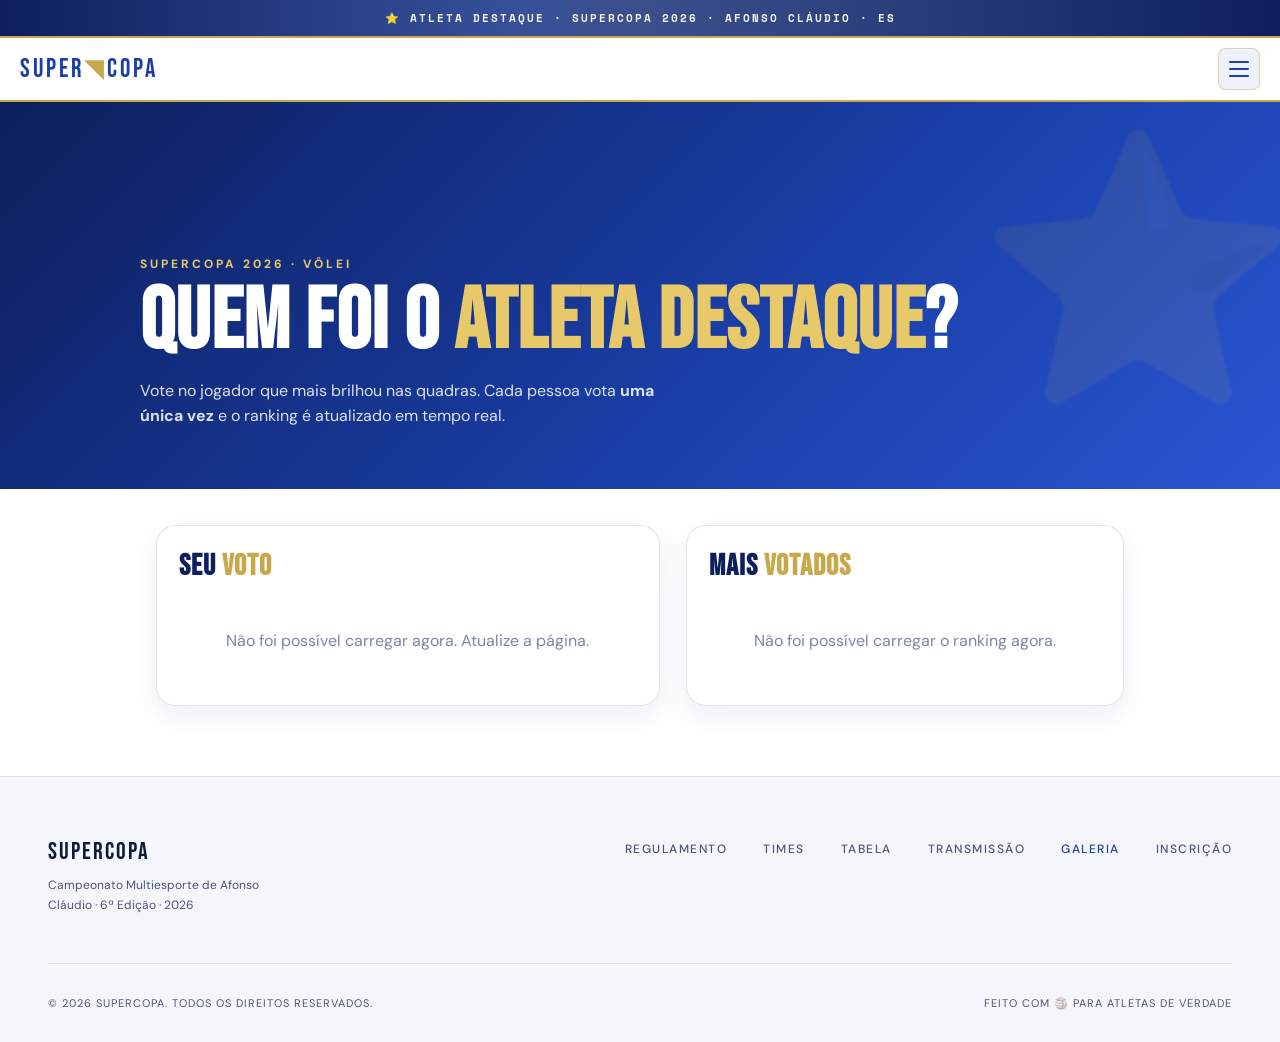
==== atleta-destaque.html @ 91e4f334 "Site: pagina Atleta Destaque (votacao 1x + ranking ao vivo) e link no menu Co-Authored-By: Claude So" ====
<!DOCTYPE html>
<html lang="pt-BR">
<head>
<meta charset="UTF-8">
<meta name="viewport" content="width=device-width, initial-scale=1.0">
<title>Atleta Destaque · SUPERCOPA 2026</title>
<link href="https://fonts.googleapis.com/css2?family=Bebas+Neue&family=DM+Sans:wght@300;400;500;600&family=Space+Mono:wght@700&display=swap" rel="stylesheet">
<style>
*,*::before,*::after{box-sizing:border-box;margin:0;padding:0}

:root{
  --bg:#ffffff;--surface:#f4f6fb;--card:#ffffff;--border:rgba(0,20,80,0.10);
  --accent:#1a3fa8;--accent2:#8b1a1a;--gold:#c8a84b;--gold2:#e8c96a;
  --text:#0d1a3a;--muted:#4a5578;
  --D:'Bebas Neue',sans-serif;--B:'DM Sans',sans-serif;--M:'Space Mono',monospace;
}

html{scroll-behavior:smooth}
body{background:var(--bg);color:var(--text);font-family:var(--B);overflow-x:hidden;}

/* ══════════════════════════════
   NAVBAR (idêntico aos outros)
══════════════════════════════ */
@keyframes shine{from{transform:translateX(-100%)}to{transform:translateX(100%)}}
@keyframes fadeUp{from{opacity:0;transform:translateY(20px)}to{opacity:1;transform:translateY(0)}}
@keyframes navSlideDown{from{opacity:0;transform:translateY(-100%)}to{opacity:1;transform:translateY(0)}}

header{position:sticky;top:0;z-index:1000;}

.urgency-bar{
  background:linear-gradient(90deg,#0d1f5c 0%,#1a3fa8 40%,#0d1f5c 100%);color:#fff;text-align:center;
  padding:10px;font-family:var(--M);font-size:11px;letter-spacing:2px;font-weight:700;
  overflow:hidden;position:relative;border-bottom:2px solid var(--gold);
}
.urgency-bar::before{
  content:'';position:absolute;inset:0;
  background:linear-gradient(90deg,transparent,rgba(200,168,75,0.2),transparent);
  animation:shine 2.5s linear infinite;
}

nav.main-nav{
  display:flex;align-items:center;justify-content:space-between;gap:16px;
  padding:0 36px;min-height:72px;
  background:rgba(255,255,255,0.97);backdrop-filter:blur(16px);-webkit-backdrop-filter:blur(16px);
  border-bottom:2px solid var(--gold);
  animation:navSlideDown .5s cubic-bezier(.22,1,.36,1) both;
  transition:min-height .35s ease,background .35s ease,box-shadow .35s ease,border-color .35s ease;
}
nav.main-nav.scrolled{
  min-height:58px;background:rgba(255,255,255,0.99);
  box-shadow:0 4px 24px rgba(26,63,168,.12);border-bottom-color:var(--gold);
}
.nav-logo{
  font-family:var(--D);font-size:26px;letter-spacing:3px;color:var(--accent);
  text-decoration:none;flex-shrink:0;
  opacity:0;animation:fadeUp .5s .05s ease forwards;
  transition:letter-spacing .3s ease,color .2s;
}
.nav-logo:hover{letter-spacing:5px;color:var(--accent2)}
.nav-logo span{color:var(--gold);}

.main-nav-links{display:flex;list-style:none;gap:0;flex:1;justify-content:center;}
.main-nav-links li{opacity:0;animation:fadeUp .45s ease forwards;}
.main-nav-links li:nth-child(1){animation-delay:.10s}
.main-nav-links li:nth-child(2){animation-delay:.15s}
.main-nav-links li:nth-child(3){animation-delay:.20s}
.main-nav-links li:nth-child(4){animation-delay:.25s}
.main-nav-links li:nth-child(5){animation-delay:.30s}
.main-nav-links li:nth-child(6){animation-delay:.35s}
.main-nav-links li:nth-child(7){animation-delay:.40s}
.main-nav-links li a{
  display:block;padding:24px 18px;
  font-size:11px;font-weight:700;letter-spacing:2px;text-transform:uppercase;
  color:var(--muted);text-decoration:none;
  position:relative;transition:color .2s;white-space:nowrap;
}
.main-nav-links li a::after{
  content:'';position:absolute;bottom:0;left:18px;right:18px;height:2px;
  background:var(--gold);border-radius:999px;
  transform:scaleX(0);transform-origin:left;
  transition:transform .3s cubic-bezier(.22,1,.36,1);
}
.main-nav-links li a:hover{color:var(--accent)}
.main-nav-links li a:hover::after{transform:scaleX(1)}
.main-nav-links li a.active{color:var(--accent)}
.main-nav-links li a.active::after{transform:scaleX(1)}

.nav-social{display:flex;gap:16px;align-items:center;flex-shrink:0;
  opacity:0;animation:fadeUp .45s .4s ease forwards;}
.nav-social a{color:var(--muted);text-decoration:none;transition:color .2s,transform .2s;display:flex;align-items:center;}
.nav-social a:hover{color:var(--accent);transform:translateY(-2px)}

.hamburger{display:none;}
.mobile-drawer{display:none;}
.drawer-overlay{display:none;}

@media(max-width:768px){
  nav.main-nav{padding:0 16px;min-height:64px;}
  .main-nav-links{display:none;}
  .nav-social{display:none;}
  .hamburger{
    display:flex;flex-direction:column;justify-content:center;align-items:center;gap:5px;
    width:40px;height:40px;background:rgba(26,63,168,0.07);
    border:1px solid rgba(200,168,75,0.4);border-radius:6px;cursor:pointer;flex-shrink:0;transition:background .2s;
  }
  .hamburger:hover{background:rgba(26,63,168,0.12);}
  .hamburger span{display:block;width:20px;height:2px;background:var(--accent);border-radius:2px;transition:transform .3s,opacity .3s;}
  .hamburger.open span:nth-child(1){transform:translateY(7px) rotate(45deg);}
  .hamburger.open span:nth-child(2){opacity:0;}
  .hamburger.open span:nth-child(3){transform:translateY(-7px) rotate(-45deg);}

  .mobile-drawer{
    display:block;position:fixed;top:0;right:-100%;width:80vw;max-width:300px;
    height:100dvh;background:#ffffff;border-left:2px solid var(--gold);
    z-index:300;transition:right .35s cubic-bezier(.22,1,.36,1);overflow-y:auto;padding:0 0 40px;
  }
  .mobile-drawer.open{right:0;}
  .drawer-overlay{
    display:block;position:fixed;inset:0;background:rgba(0,0,0,0.6);
    z-index:299;opacity:0;pointer-events:none;transition:opacity .3s;
  }
  .drawer-overlay.open{opacity:1;pointer-events:all;}
  .drawer-header{
    display:flex;align-items:center;justify-content:space-between;
    padding:18px 20px;border-bottom:1px solid rgba(200,168,75,0.3);
  }
  .drawer-header .d-logo-txt{font-family:var(--D);font-size:20px;letter-spacing:3px;color:var(--accent);}
  .drawer-header .d-logo-txt span{color:var(--gold);}
  .drawer-close{background:none;border:none;cursor:pointer;color:var(--muted);font-size:22px;line-height:1;transition:color .2s;}
  .drawer-close:hover{color:var(--accent);}
  .drawer-links{list-style:none;padding:12px 0;}
  .drawer-links li{border-bottom:1px solid rgba(0,20,80,0.07);}
  .drawer-links li a{
    display:flex;align-items:center;gap:14px;padding:18px 24px;
    font-size:13px;font-weight:700;letter-spacing:2px;text-transform:uppercase;
    color:var(--muted);text-decoration:none;transition:color .2s,padding-left .2s;
  }
  .drawer-links li a:hover,.drawer-links li a.active{color:var(--accent);padding-left:30px;}
  .drawer-links li a .d-icon{font-size:16px;width:20px;text-align:center;}
  .drawer-cta{
    margin:28px 24px 0;display:block;text-align:center;background:var(--accent);color:#fff;
    padding:15px;border-radius:4px;font-weight:700;font-size:12px;letter-spacing:1.5px;
    text-transform:uppercase;text-decoration:none;border:2px solid var(--gold);
  }
}

/* ══════════════════════════════════════════════════════
   HERO — FLOATING PHOTO COLLAGE
══════════════════════════════════════════════════════ */
.hero{
  position:relative;
  min-height:100vh;
  display:flex;
  align-items:center;
  overflow:hidden;
  padding:80px 48px;
}

/* Fundo com linhas curvas decorativas */
.hero-bg-lines{
  position:absolute;inset:0;pointer-events:none;z-index:0;
  overflow:hidden;
}
.hero-bg-lines svg{
  position:absolute;
  top:50%;left:50%;
  transform:translate(-50%,-50%);
  width:120%;height:120%;
  opacity:0.07;
}

/* Glow de fundo */
.hero-glow{
  position:absolute;
  top:30%;right:10%;
  width:600px;height:600px;
  background:radial-gradient(ellipse at center,rgba(58,134,240,0.12) 0%,transparent 65%);
  pointer-events:none;z-index:0;
}
.hero-glow2{
  position:absolute;
  bottom:10%;left:5%;
  width:400px;height:400px;
  background:radial-gradient(ellipse at center,rgba(232,93,58,0.07) 0%,transparent 65%);
  pointer-events:none;z-index:0;
}

/* LADO ESQUERDO — texto */
.hero-text{
  position:relative;z-index:10;
  flex:0 0 420px;
  max-width:420px;
}

.hero-tag{
  display:inline-flex;align-items:center;gap:8px;
  background:rgba(58,134,240,0.10);border:1px solid rgba(58,134,240,0.28);
  border-radius:100px;padding:6px 20px;
  font-family:var(--M);font-size:11px;color:var(--accent);letter-spacing:2px;text-transform:uppercase;
  margin-bottom:28px;
  opacity:0;animation:fadeUp .6s .2s ease forwards;
}
.hero-tag-dot{width:6px;height:6px;border-radius:50%;background:var(--accent);
  animation:blink 1.4s infinite;box-shadow:0 0 6px var(--accent)}
@keyframes blink{0%,100%{opacity:1}50%{opacity:.2}}

.hero-text h1{
  font-family:var(--D);
  font-size:clamp(3.5rem,6vw,6.5rem);
  line-height:.95;
  letter-spacing:3px;
  text-transform:uppercase;
  opacity:0;animation:fadeUp .7s .35s ease forwards;
}
.hero-text h1 em{
  font-style:normal;
  background:linear-gradient(135deg,#a8d0ff 0%,#3a86f0 40%,#ffffff 60%,#3a86f0 80%,#1a4a9e 100%);
  background-size:200% 200%;
  -webkit-background-clip:text;-webkit-text-fill-color:transparent;
  animation:titleShine 4s ease-in-out infinite alternate;
}
@keyframes titleShine{from{background-position:0% 50%}to{background-position:100% 50%}}

.hero-text p{
  margin-top:20px;color:var(--muted);font-size:16px;line-height:1.7;max-width:360px;
  opacity:0;animation:fadeUp .7s .5s ease forwards;
}
.hero-text .hero-cta{
  display:inline-flex;align-items:center;gap:10px;
  margin-top:36px;
  background:var(--accent);color:#000;padding:14px 32px;border-radius:4px;
  font-weight:700;font-size:13px;letter-spacing:1.5px;text-transform:uppercase;text-decoration:none;
  position:relative;overflow:hidden;
  transition:transform .2s,box-shadow .3s;
  opacity:0;animation:fadeUp .7s .65s ease forwards;
}
.hero-text .hero-cta::after{
  content:'';position:absolute;inset:0;
  background:linear-gradient(120deg,transparent 30%,rgba(255,255,255,.3) 50%,transparent 70%);
  transform:translateX(-100%);transition:transform .5s;
}
.hero-text .hero-cta:hover::after{transform:translateX(100%)}
.hero-text .hero-cta:hover{transform:translateY(-3px);box-shadow:0 16px 48px rgba(58,134,240,.4)}

.hero-stats{
  display:flex;gap:32px;margin-top:40px;
  opacity:0;animation:fadeUp .7s .75s ease forwards;
}
.hero-stat{display:flex;flex-direction:column;gap:4px;}
.hero-stat-num{font-family:var(--D);font-size:36px;letter-spacing:2px;color:var(--accent);line-height:1;}
.hero-stat-label{font-size:11px;color:var(--muted);letter-spacing:1.5px;text-transform:uppercase;}

/* ══════════════════════════
   FLOATING PHOTO COLLAGE
══════════════════════════ */
.collage{
  position:absolute;
  right:0;top:0;bottom:0;
  width:62%;
  pointer-events:none;
}

/* Animações de flutuação com diferentes timings */
@keyframes float1{0%,100%{transform:translateY(0px) rotate(-3deg)}50%{transform:translateY(-18px) rotate(-3deg)}}
@keyframes float2{0%,100%{transform:translateY(0px) rotate(2.5deg)}50%{transform:translateY(-14px) rotate(2.5deg)}}
@keyframes float3{0%,100%{transform:translateY(0px) rotate(-1.5deg)}50%{transform:translateY(-20px) rotate(-1.5deg)}}
@keyframes float4{0%,100%{transform:translateY(0px) rotate(4deg)}50%{transform:translateY(-12px) rotate(4deg)}}
@keyframes float5{0%,100%{transform:translateY(0px) rotate(-2deg)}50%{transform:translateY(-16px) rotate(-2deg)}}
@keyframes float6{0%,100%{transform:translateY(0px) rotate(1.5deg)}50%{transform:translateY(-22px) rotate(1.5deg)}}

@keyframes photoIn{from{opacity:0;transform:scale(.85) translateY(30px)}to{opacity:1}}

.photo{
  position:absolute;
  border-radius:14px;
  overflow:hidden;
  box-shadow:0 20px 60px rgba(0,0,0,.6),0 0 0 1px rgba(255,255,255,0.08);
  opacity:0;
  animation:photoIn .7s ease forwards;
}
.photo img{
  width:100%;height:100%;object-fit:cover;display:block;
  transition:transform .4s ease;
}
.photo:hover img{transform:scale(1.05);}
.photo:hover{pointer-events:all;z-index:20!important;}

/* Posições e tamanhos — replicando o layout assimétrico da imagem */
.p1{
  width:240px;height:160px;
  top:6%;left:28%;
  animation:photoIn .7s .2s ease forwards, float1 6s 1s ease-in-out infinite;
  z-index:4;
}
.p2{
  width:290px;height:190px;
  top:3%;left:50%;
  animation:photoIn .7s .35s ease forwards, float2 7s 1.2s ease-in-out infinite;
  z-index:5;
}
.p3{
  width:200px;height:150px;
  top:28%;left:12%;
  animation:photoIn .7s .15s ease forwards, float3 5.5s 0.8s ease-in-out infinite;
  z-index:3;
}
.p4{
  width:380px;height:280px;
  top:22%;left:36%;
  animation:photoIn .7s .5s ease forwards, float4 8s 1.5s ease-in-out infinite;
  z-index:6;
}
.p5{
  width:260px;height:200px;
  top:62%;left:14%;
  animation:photoIn .7s .4s ease forwards, float5 6.5s 1s ease-in-out infinite;
  z-index:4;
}
.p6{
  width:300px;height:240px;
  top:58%;left:52%;
  animation:photoIn .7s .6s ease forwards, float6 7.5s 0.5s ease-in-out infinite;
  z-index:5;
}

/* placeholder visual enquanto não há imagem */
.photo-placeholder{
  width:100%;height:100%;
  display:flex;flex-direction:column;align-items:center;justify-content:center;gap:10px;
  background:var(--card);
  color:var(--muted);font-size:11px;letter-spacing:1.5px;text-transform:uppercase;
  font-family:var(--M);
}
.photo-placeholder .ph-icon{font-size:28px;opacity:.5;}
.photo-placeholder span{opacity:.5;}

/* ══════════════════════════
   SEÇÃO DE GALERIA
══════════════════════════ */
.gallery-section{
  padding:100px 48px 80px;
  position:relative;
}

.section-tag{
  display:inline-flex;align-items:center;gap:10px;
  font-family:var(--M);font-size:11px;color:var(--accent);letter-spacing:2px;text-transform:uppercase;
  margin-bottom:16px;
}
.section-tag::before{content:'';width:24px;height:2px;background:var(--accent);}

.section-title{
  font-family:var(--D);
  font-size:clamp(2.2rem,4vw,3.8rem);
  letter-spacing:2px;
  line-height:1.05;
  margin-bottom:48px;
}
.section-title em{font-style:normal;color:var(--accent);}

/* FILTROS */
.gallery-filters{
  display:flex;gap:12px;flex-wrap:wrap;margin-bottom:40px;
}
.filter-btn{
  border:1px solid var(--border);background:none;
  color:var(--muted);padding:10px 22px;border-radius:4px;
  font-family:var(--M);font-size:10px;letter-spacing:2px;text-transform:uppercase;
  cursor:pointer;transition:all .2s;
}
.filter-btn:hover,.filter-btn.active{
  border-color:var(--accent);color:var(--accent);background:rgba(58,134,240,0.08);
}

/* GRID MASONRY-LIKE */
.gallery-grid{
  columns:3 280px;
  column-gap:16px;
}
.gallery-item{
  break-inside:avoid;
  margin-bottom:16px;
  border-radius:12px;
  overflow:hidden;
  position:relative;
  cursor:pointer;
  opacity:0;
  transform:translateY(24px);
  transition:opacity .5s ease, transform .5s ease;
}
.gallery-item.visible{opacity:1;transform:translateY(0);}
.gallery-item img,.gallery-item video{
  width:100%;display:block;
  transition:transform .4s ease;
}
.gallery-item:hover img,.gallery-item:hover video{transform:scale(1.04);}

/* overlay no hover */
.gallery-item-overlay{
  position:absolute;inset:0;
  background:linear-gradient(to top,rgba(7,9,13,.85) 0%,transparent 50%);
  opacity:0;transition:opacity .3s;
  display:flex;align-items:flex-end;padding:18px;
}
.gallery-item:hover .gallery-item-overlay{opacity:1;}
.gallery-item-meta{
  font-family:var(--M);font-size:10px;letter-spacing:1.5px;color:rgba(255,255,255,.7);text-transform:uppercase;
}

/* badge de tipo */
.gallery-item-type{
  position:absolute;top:12px;right:12px;
  background:rgba(7,9,13,.75);backdrop-filter:blur(6px);
  border:1px solid rgba(255,255,255,0.12);
  border-radius:4px;padding:4px 10px;
  font-family:var(--M);font-size:9px;letter-spacing:1.5px;color:var(--muted);text-transform:uppercase;
}
.gallery-item-type.video-badge{color:var(--accent2);border-color:rgba(232,93,58,0.3);}

/* placeholder de galeria */
.gallery-placeholder{
  width:100%;
  background:var(--card);
  border:1px dashed var(--border);
  border-radius:12px;
  display:flex;flex-direction:column;align-items:center;justify-content:center;gap:12px;
  color:var(--muted);font-family:var(--M);font-size:10px;letter-spacing:1.5px;text-transform:uppercase;
  padding:40px 20px;
  text-align:center;
}
.gallery-placeholder .ph-icon{font-size:32px;opacity:.4;}

/* UPLOAD HINT */
.upload-hint{
  margin-top:60px;
  border:1px dashed rgba(58,134,240,0.3);
  border-radius:12px;
  padding:40px;
  text-align:center;
  background:rgba(58,134,240,0.03);
}
.upload-hint h3{font-family:var(--D);font-size:28px;letter-spacing:2px;margin-bottom:12px;}
.upload-hint p{color:var(--muted);font-size:14px;line-height:1.7;max-width:480px;margin:0 auto;}

/* LIGHTBOX */
.lightbox{
  display:none;position:fixed;inset:0;z-index:900;
  background:rgba(0,0,0,.92);backdrop-filter:blur(12px);
  align-items:center;justify-content:center;
}
.lightbox.open{display:flex;}
.lightbox-inner{position:relative;max-width:90vw;max-height:90vh;}
.lightbox-inner img,.lightbox-inner video{
  max-width:90vw;max-height:85vh;border-radius:8px;display:block;
}
.lightbox-close{
  position:absolute;top:-40px;right:0;
  background:none;border:none;color:var(--muted);font-size:28px;cursor:pointer;
  transition:color .2s;
}
.lightbox-close:hover{color:var(--text);}

/* FOOTER */
footer{
  padding:60px 48px 32px;
  background:var(--surface);
  border-top:1px solid var(--border);
}
.footer-inner{max-width:1200px;margin:0 auto;display:flex;justify-content:space-between;align-items:flex-start;margin-bottom:48px;}
.footer-logo{font-family:var(--D);font-size:24px;letter-spacing:2px;color:var(--text);margin-bottom:10px;}
.footer-tagline{font-size:12px;color:var(--muted);max-width:240px;line-height:1.6;}
.footer-links{list-style:none;display:flex;gap:36px;}
.footer-links a{color:var(--muted);text-decoration:none;font-size:12px;font-weight:500;text-transform:uppercase;letter-spacing:1.5px;transition:color .2s;}
.footer-links a:hover{color:var(--text);}
.footer-bottom{max-width:1200px;margin:0 auto;padding-top:32px;border-top:1px solid var(--border);display:flex;justify-content:space-between;font-size:11px;color:var(--muted);text-transform:uppercase;letter-spacing:1px;}

/* REVEAL */
.reveal{opacity:0;transform:translateY(28px);transition:opacity .6s ease,transform .6s ease;}
.reveal.visible{opacity:1;transform:translateY(0);}

/* RESPONSIVO */
@media(max-width:1024px){
  .hero{flex-direction:column;min-height:auto;padding:60px 24px 0;}
  .hero-text{flex:none;max-width:100%;text-align:center;}
  .hero-text p{margin:20px auto 0;}
  .hero-stats{justify-content:center;}
  .hero-text .hero-cta{margin-left:auto;margin-right:auto;}
  .collage{position:relative;width:100%;height:520px;margin-top:60px;}
  .p1{width:180px;height:120px;top:5%;left:5%;}
  .p2{width:210px;height:140px;top:2%;left:38%;}
  .p3{width:150px;height:110px;top:32%;left:0%;}
  .p4{width:280px;height:200px;top:20%;left:30%;}
  .p5{width:190px;height:150px;top:60%;left:5%;}
  .p6{width:220px;height:170px;top:55%;left:50%;}
}
@media(max-width:768px){
  .gallery-section{padding:60px 20px 60px;}
  .gallery-grid{columns:2 160px;}
  footer{padding:40px 20px 24px;}
  .footer-inner{flex-direction:column;gap:32px;}
  .footer-links{flex-wrap:wrap;gap:20px;}
  .footer-bottom{flex-direction:column;gap:8px;}
  .hero-text h1{font-size:3.2rem;}
  .collage{height:380px;}
  .p1{width:140px;height:95px;top:4%;left:2%;}
  .p2{width:160px;height:110px;top:1%;left:40%;}
  .p3{display:none;}
  .p4{width:200px;height:145px;top:22%;left:28%;}
  .p5{width:145px;height:115px;top:58%;left:1%;}
  .p6{width:170px;height:130px;top:55%;left:48%;}
}

/* ── TRANSIÇÃO DE PÁGINA · SUPERCOPA 2026 ── */
#sc-transition{position:fixed;inset:0;z-index:9999;pointer-events:none;display:flex;align-items:center;justify-content:center;}
.sc-t-panel{position:absolute;top:0;bottom:0;width:51%;background:#ffffff;transform:scaleX(0);transition:transform 0.55s cubic-bezier(0.86,0,0.07,1);}
.sc-t-p1{left:0;transform-origin:left;}
.sc-t-p2{right:0;transform-origin:right;}
.sc-t-logo{position:relative;z-index:1;display:flex;flex-direction:column;align-items:center;gap:6px;opacity:0;transform:scale(0.85) translateY(10px);transition:opacity .35s ease .3s,transform .45s cubic-bezier(.22,1,.36,1) .3s;pointer-events:none;}
.sc-t-logo-text{font-family:"Bebas Neue",sans-serif;font-size:clamp(42px,8vw,72px);letter-spacing:6px;color:#1a3fa8;line-height:1;}
.sc-t-logo-text em{font-style:normal;color:rgba(26,63,168,0.4);}
.sc-t-logo-year{font-family:"Space Mono",monospace;font-size:13px;letter-spacing:6px;color:rgba(26,63,168,0.5);text-transform:uppercase;}
.sc-t-logo-bar{display:block;width:0;height:2px;background:#c8a84b;border-radius:2px;transition:width .45s cubic-bezier(.22,1,.36,1) .45s;box-shadow:0 0 12px rgba(200,168,75,0.5);}
#sc-transition.sc-t-active .sc-t-p1,#sc-transition.sc-t-active .sc-t-p2{transform:scaleX(1);}
#sc-transition.sc-t-active .sc-t-logo{opacity:1;transform:scale(1) translateY(0);}
#sc-transition.sc-t-active .sc-t-logo-bar{width:120px;}
#sc-transition.sc-t-leaving .sc-t-p1{transform:scaleX(0);transform-origin:right;transition:transform .65s cubic-bezier(.86,0,.07,1) .15s;}
#sc-transition.sc-t-leaving .sc-t-p2{transform:scaleX(0);transform-origin:left;transition:transform .65s cubic-bezier(.86,0,.07,1) .15s;}
#sc-transition.sc-t-leaving .sc-t-logo{opacity:0;transform:scale(0.9) translateY(-8px);transition:opacity .2s ease 0s,transform .2s ease 0s;}
#sc-transition.sc-t-leaving .sc-t-logo-bar{width:0;transition:width .2s ease 0s;}


/* ═══════════ GALERIA NOVA (gx-) ═══════════ */
.gx-hero{position:relative;min-height:92vh;display:flex;align-items:center;overflow:hidden;background:#06122e;color:#fff;isolation:isolate}
.gx-hero-bg{position:absolute;inset:-6%;background:#0a1d4d 50% 28%/cover no-repeat;z-index:-3;transform:scale(1.08);animation:gxKen 24s ease-in-out infinite alternate;will-change:transform}
.gx-hero-bg.sem-foto{background:radial-gradient(1200px 700px at 75% 20%,rgba(200,168,75,.28),transparent 60%),radial-gradient(900px 700px at 10% 90%,rgba(26,63,168,.55),transparent 60%),#06122e;animation:none}
@keyframes gxKen{from{transform:scale(1.08) translate3d(0,0,0)}to{transform:scale(1.2) translate3d(-1.5%,-1%,0)}}
.gx-hero-shade{position:absolute;inset:0;z-index:-2;background:linear-gradient(100deg,rgba(6,18,46,.94) 0%,rgba(6,18,46,.78) 42%,rgba(6,18,46,.25) 100%),linear-gradient(0deg,#06122e 0%,transparent 28%)}
.gx-hero-inner{width:min(1240px,92vw);margin:0 auto;padding:130px 0 120px;display:grid;grid-template-columns:1.05fr .95fr;gap:48px;align-items:center}
.gx-kicker{display:inline-flex;align-items:center;gap:10px;font:700 11px/1 var(--M);letter-spacing:.24em;text-transform:uppercase;color:var(--gold2);padding:9px 16px;border:1px solid rgba(232,201,106,.4);border-radius:99px;background:rgba(255,255,255,.05);backdrop-filter:blur(6px)}
.gx-kicker i{width:8px;height:8px;border-radius:50%;background:var(--gold2);box-shadow:0 0 0 0 rgba(232,201,106,.7);animation:gxPulse 1.8s infinite}
@keyframes gxPulse{70%{box-shadow:0 0 0 12px rgba(232,201,106,0)}100%{box-shadow:0 0 0 0 rgba(232,201,106,0)}}
.gx-hero h1{font:400 clamp(58px,9.5vw,138px)/.9 var(--D);letter-spacing:.015em;margin:22px 0 20px;text-transform:uppercase}
.gx-hero h1 em{font-style:normal;display:block;background:linear-gradient(95deg,#e8c96a,#fff 55%,#e8c96a);-webkit-background-clip:text;background-clip:text;color:transparent;filter:drop-shadow(0 6px 28px rgba(232,201,106,.35))}
.gx-hero p{font:400 clamp(15px,1.5vw,18px)/1.65 var(--B);color:rgba(255,255,255,.78);max-width:520px;margin:0 0 30px}
.gx-hero-acoes{display:flex;gap:14px;align-items:center;flex-wrap:wrap}
.gx-cta{display:inline-flex;align-items:center;gap:12px;padding:16px 28px;border-radius:99px;background:linear-gradient(95deg,#c8a84b,#e8c96a);color:#0d1a3a;font:700 13px/1 var(--M);letter-spacing:.14em;text-transform:uppercase;text-decoration:none;box-shadow:0 14px 40px rgba(200,168,75,.38);transition:transform .25s,box-shadow .25s}
.gx-cta:hover{transform:translateY(-3px);box-shadow:0 20px 50px rgba(200,168,75,.5)}
.gx-cta span{display:inline-block;animation:gxBob 1.6s ease-in-out infinite}
@keyframes gxBob{50%{transform:translateY(5px)}}
.gx-contador{display:flex;align-items:baseline;gap:10px;font:400 54px/1 var(--D);color:#fff}
.gx-contador small{font:700 11px/1.3 var(--M);letter-spacing:.2em;text-transform:uppercase;color:rgba(255,255,255,.6)}
/* pilha de polaroids */
.gx-pilha{position:relative;height:min(560px,62vh);perspective:1200px}
.gx-pol{position:absolute;width:clamp(180px,22vw,290px);padding:10px 10px 38px;background:#fff;border-radius:6px;box-shadow:0 30px 70px rgba(0,0,0,.55);transition:transform .5s cubic-bezier(.2,.8,.2,1),box-shadow .5s;cursor:pointer;animation:gxFloat 7s ease-in-out infinite}
.gx-pol img{display:block;width:100%;aspect-ratio:4/5;object-fit:cover;border-radius:3px;background:#dfe6f5}
.gx-pol:nth-child(1){left:2%;top:4%;transform:rotate(-8deg);animation-delay:-1s}
.gx-pol:nth-child(2){right:4%;top:0;transform:rotate(6deg);animation-delay:-3s;z-index:2}
.gx-pol:nth-child(3){left:24%;bottom:0;transform:rotate(-2deg);animation-delay:-5s;z-index:3}
.gx-pol:hover{transform:rotate(0) scale(1.07) translateY(-8px);z-index:5;box-shadow:0 44px 90px rgba(0,0,0,.65)}
@keyframes gxFloat{50%{translate:0 -12px}}
.gx-ticker{position:absolute;left:0;right:0;bottom:0;border-top:1px solid rgba(255,255,255,.12);background:rgba(6,18,46,.55);backdrop-filter:blur(8px);overflow:hidden;white-space:nowrap}
.gx-ticker div{display:inline-block;padding:14px 0;font:700 12px/1 var(--M);letter-spacing:.3em;text-transform:uppercase;color:rgba(255,255,255,.55);animation:gxMarq 38s linear infinite}
.gx-ticker b{color:var(--gold2);margin:0 26px}
@keyframes gxMarq{to{transform:translateX(-50%)}}
/* seção + mosaico */
.gx-sec{background:linear-gradient(180deg,#06122e 0,#0b1d4a 160px,#f4f6fb 160px);padding:0 0 110px;position:relative}
.gx-sec::before{content:"";position:absolute;left:0;right:0;top:0;height:160px;background:linear-gradient(180deg,#06122e,#0b1d4a)}
.gx-wrap{width:min(1320px,94vw);margin:0 auto;position:relative}
.gx-titulo{text-align:center;padding:30px 0 42px;color:#fff}
.gx-titulo span{font:700 11px/1 var(--M);letter-spacing:.3em;text-transform:uppercase;color:var(--gold2)}
.gx-titulo h2{font:400 clamp(40px,6vw,76px)/1 var(--D);letter-spacing:.03em;margin:10px 0 0;text-transform:uppercase}
.gx-titulo h2 em{font-style:normal;color:var(--gold2)}
.gx-grid{display:grid;grid-template-columns:repeat(4,1fr);grid-auto-rows:8px;gap:14px;grid-auto-flow:dense}
.gx-item{position:relative;border-radius:18px;overflow:hidden;cursor:zoom-in;background:#dfe6f5 center/cover;box-shadow:0 10px 30px rgba(13,26,58,.14);opacity:0;transform:translateY(26px) scale(.98);transition:opacity .7s,transform .7s cubic-bezier(.2,.8,.2,1),box-shadow .35s;border:0;padding:0;display:block}
.gx-item.vis{opacity:1;transform:none}
.gx-item:hover{box-shadow:0 24px 60px rgba(13,26,58,.35);z-index:2}
.gx-item.gx-wide{grid-column:span 2}
.gx-item img{position:absolute;inset:0;width:100%;height:100%;object-fit:cover;opacity:0;transition:opacity .5s,transform .8s cubic-bezier(.2,.8,.2,1)}
.gx-item img.ok{opacity:1}
.gx-item:hover img{transform:scale(1.07)}
.gx-item::after{content:"";position:absolute;inset:0;background:linear-gradient(180deg,transparent 45%,rgba(6,18,46,.78));opacity:0;transition:opacity .35s}
.gx-item:hover::after,.gx-item:focus-visible::after{opacity:1}
.gx-item:focus-visible{outline:3px solid var(--gold);outline-offset:3px}
.gx-leg{position:absolute;left:0;right:0;bottom:0;z-index:2;padding:18px;color:#fff;font:600 14px/1.35 var(--B);transform:translateY(12px);opacity:0;transition:.35s}
.gx-item:hover .gx-leg,.gx-item:focus-visible .gx-leg{transform:none;opacity:1}
.gx-lupa{position:absolute;top:14px;right:14px;z-index:2;width:38px;height:38px;border-radius:50%;background:rgba(255,255,255,.92);color:#0d1a3a;display:grid;place-items:center;font-size:17px;transform:scale(.6);opacity:0;transition:.35s}
.gx-item:hover .gx-lupa{transform:none;opacity:1}
.gx-vazio{text-align:center;padding:90px 20px;background:#fff;border-radius:24px;box-shadow:0 10px 40px rgba(13,26,58,.1);color:#0d1a3a}
.gx-vazio b{display:block;font:400 44px/1 var(--D);letter-spacing:.04em;margin:10px 0 8px}
.gx-vazio p{margin:0;color:#4a5578;font:400 16px/1.6 var(--B)}
.gx-vazio .ic{font-size:54px}
/* visualizador */
.gx-lb{position:fixed;inset:0;z-index:99990;background:rgba(3,9,26,.96);backdrop-filter:blur(10px);display:none;flex-direction:column;align-items:center;justify-content:center;touch-action:pan-y}
.gx-lb.on{display:flex;animation:gxLbIn .3s}
@keyframes gxLbIn{from{opacity:0}}
.gx-lb-fig{margin:0;max-width:94vw;max-height:78vh;display:flex;flex-direction:column;align-items:center;gap:14px}
.gx-lb-fig img{max-width:94vw;max-height:70vh;object-fit:contain;border-radius:10px;box-shadow:0 30px 90px rgba(0,0,0,.7);transition:opacity .25s,transform .25s}
.gx-lb-fig img.troca{opacity:0;transform:scale(.97)}
.gx-lb-fig figcaption{color:#fff;font:600 16px/1.4 var(--B);text-align:center;min-height:22px;max-width:760px}
.gx-lb-x,.gx-lb-nav{position:absolute;border:0;color:#fff;background:rgba(255,255,255,.1);cursor:pointer;border-radius:50%;display:grid;place-items:center;transition:background .2s,transform .2s;backdrop-filter:blur(6px)}
.gx-lb-x:hover,.gx-lb-nav:hover{background:rgba(232,201,106,.9);color:#0d1a3a;transform:scale(1.08)}
.gx-lb-x{top:18px;right:18px;width:48px;height:48px;font-size:26px}
.gx-lb-nav{top:50%;width:56px;height:56px;font-size:30px;margin-top:-28px}
.gx-lb-nav.p{left:18px}.gx-lb-nav.n{right:18px}
.gx-lb-bar{position:absolute;bottom:18px;left:0;right:0;display:flex;justify-content:center;align-items:center;gap:12px;flex-wrap:wrap}
.gx-lb-bar span,.gx-lb-bar a,.gx-lb-bar button{font:700 12px/1 var(--M);letter-spacing:.12em;text-transform:uppercase;color:#fff;padding:11px 18px;border-radius:99px;background:rgba(255,255,255,.1);border:0;text-decoration:none;cursor:pointer;backdrop-filter:blur(6px)}
.gx-lb-bar a:hover,.gx-lb-bar button:hover{background:rgba(232,201,106,.95);color:#0d1a3a}
@media(max-width:1100px){.gx-grid{grid-template-columns:repeat(3,1fr)}}
@media(max-width:900px){
  .gx-hero{min-height:auto}.gx-hero-inner{grid-template-columns:1fr;padding:110px 0 110px;gap:30px}
  .gx-pilha{height:340px;order:2}.gx-pol{width:150px;padding:7px 7px 26px}
}
@media(max-width:640px){
  .gx-grid{grid-template-columns:repeat(2,1fr);gap:10px}.gx-item{border-radius:14px}.gx-item.gx-wide{grid-column:span 2}
  .gx-lb-nav{width:44px;height:44px;font-size:24px;margin-top:-22px}.gx-lb-nav.p{left:8px}.gx-lb-nav.n{right:8px}
  .gx-leg{font-size:12px;padding:12px}
}
@media(prefers-reduced-motion:reduce){.gx-hero-bg,.gx-pol,.gx-ticker div,.gx-cta span,.gx-kicker i{animation:none}.gx-item{transition:none;opacity:1;transform:none}}


/* nav-notebook: em telas de 769 a 1480px (notebooks/tablets) o menu vira hambúrguer, como no celular */
@media (min-width: 769px) and (max-width: 1480px) {
  nav.main-nav { padding: 0 20px !important; min-height: 64px; }
  .main-nav-links, .nav-social { display: none !important; }
  .hamburger { display: flex !important; flex-direction: column; justify-content: center; align-items: center; gap: 5px; width: 42px; height: 42px; margin-left: auto; background: rgba(26,63,168,0.07); border: 1px solid rgba(200,168,75,0.45); border-radius: 8px; cursor: pointer; flex-shrink: 0; transition: background .2s; }
  .hamburger:hover { background: rgba(26,63,168,0.14); }
  .hamburger span { display: block; width: 20px; height: 2px; background: var(--accent); border-radius: 2px; transition: transform .3s, opacity .3s; }
  .hamburger.open span:nth-child(1) { transform: translateY(7px) rotate(45deg); }
  .hamburger.open span:nth-child(2) { opacity: 0; }
  .hamburger.open span:nth-child(3) { transform: translateY(-7px) rotate(-45deg); }
  .mobile-drawer { display: block !important; position: fixed; top: 0; right: -100%; width: 340px; max-width: 86vw; height: 100dvh; background: #fff; border-left: 2px solid var(--gold); z-index: 300; transition: right .35s cubic-bezier(.22,1,.36,1); overflow-y: auto; padding: 0 0 40px; }
  .mobile-drawer.open { right: 0; }
  .drawer-overlay { display: block !important; position: fixed; inset: 0; background: rgba(0,0,0,0.6); z-index: 299; opacity: 0; pointer-events: none; transition: opacity .3s; }
  .drawer-overlay.open { opacity: 1; pointer-events: all; }
  .drawer-header { display: flex; align-items: center; justify-content: space-between; padding: 18px 20px; border-bottom: 1px solid rgba(200,168,75,0.3); }
  .drawer-header .d-logos { display: flex; align-items: center; gap: 4px; }
  .drawer-header .d-logos img { height: 24px; }
  .drawer-close { background: none; border: none; cursor: pointer; color: var(--muted); font-size: 22px; line-height: 1; }
  .drawer-links { list-style: none; padding: 12px 0; margin: 0; }
  .drawer-links li { border-bottom: 1px solid rgba(0,20,80,0.07); }
  .drawer-links li a { display: flex; align-items: center; gap: 14px; padding: 17px 24px; font-size: 13px; font-weight: 700; letter-spacing: 2px; text-transform: uppercase; color: var(--muted); text-decoration: none; }
  .drawer-links li a:hover, .drawer-links li a.active { color: var(--accent); }
  .drawer-social { display: flex; gap: 20px; padding: 24px 24px 0; }
  .drawer-social a { color: var(--muted); display: flex; align-items: center; }
  .drawer-cta { margin: 24px 24px 0; display: block; text-align: center; background: var(--accent); color: #fff; padding: 15px; border-radius: 4px; font-weight: 700; font-size: 12px; letter-spacing: 2px; text-transform: uppercase; text-decoration: none; }
}
</style>
</head>
<body>

<!-- ═══ HEADER ═══ -->
<header>
  <div class="urgency-bar">
    ⭐ ATLETA DESTAQUE · SUPERCOPA 2026 · AFONSO CLÁUDIO · ES
  </div>
  <nav class="main-nav" id="mainNav">
    <a class="nav-logo" href="index.html">SUPER<span>◥</span>COPA</a>
    <ul class="main-nav-links">
      <li><a href="index.html">Início</a></li>
      <li><a href="historia.html">História</a></li>
      <li><a href="index.html#fases">Fases</a></li>
      <li><a href="times.html">Times</a></li>
      <li><a href="tabela.html">Jogos / Classificação</a></li>
      <li><a href="transmissao.html">Transmissão</a></li>
      <li><a href="galeria.html">Galeria</a></li>
      <li><a href="atleta-destaque.html" class="active">Atleta Destaque</a></li>
      <li><a href="downloads.html">Downloads</a></li>
      <li><a href="feedback.html">Feedback</a></li>
      <li><a href="https://drdiegopadua.github.io/supercopa-app/" target="_blank" style="color:var(--gold)!important;font-weight:700">&#128241; App</a></li>
      <li><a href="index.html#faq">Dúvidas</a></li>
    </ul>
    <div class="nav-social">
      <a href="https://www.instagram.com/supercopaafc/" title="Instagram">
        <svg width="16" height="16" viewBox="0 0 24 24" fill="currentColor"><path d="M12 2.163c3.204 0 3.584.012 4.85.07 3.252.148 4.771 1.691 4.919 4.919.058 1.265.069 1.645.069 4.849 0 3.205-.012 3.584-.069 4.849-.149 3.225-1.664 4.771-4.919 4.919-1.266.058-1.644.07-4.85.07-3.204 0-3.584-.012-4.849-.07-3.26-.149-4.771-1.699-4.919-4.92-.058-1.265-.07-1.644-.07-4.849 0-3.204.013-3.583.07-4.849.149-3.227 1.664-4.771 4.919-4.919 1.266-.057 1.645-.069 4.849-.069zM12 0C8.741 0 8.333.014 7.053.072 2.695.272.273 2.69.073 7.052.014 8.333 0 8.741 0 12c0 3.259.014 3.668.072 4.948.2 4.358 2.618 6.78 6.98 6.98C8.333 23.986 8.741 24 12 24c3.259 0 3.668-.014 4.948-.072 4.354-.2 6.782-2.618 6.979-6.98.059-1.28.073-1.689.073-4.948 0-3.259-.014-3.667-.072-4.947-.196-4.354-2.617-6.78-6.979-6.98C15.668.014 15.259 0 12 0zm0 5.838a6.162 6.162 0 100 12.324 6.162 6.162 0 000-12.324zM12 16a4 4 0 110-8 4 4 0 010 8zm6.406-11.845a1.44 1.44 0 100 2.881 1.44 1.44 0 000-2.881z"/></svg>
      </a>
      <a href="https://wa.link/900kb2" title="WhatsApp">
        <svg width="16" height="16" viewBox="0 0 24 24" fill="currentColor"><path d="M17.472 14.382c-.297-.149-1.758-.867-2.03-.967-.273-.099-.471-.148-.67.15-.197.297-.767.966-.94 1.164-.173.199-.347.223-.644.075-.297-.15-1.255-.463-2.39-1.475-.883-.788-1.48-1.761-1.653-2.059-.173-.297-.018-.458.13-.606.134-.133.298-.347.446-.52.149-.174.198-.298.298-.497.099-.198.05-.371-.025-.52-.075-.149-.669-1.612-.916-2.207-.242-.579-.487-.5-.669-.51-.173-.008-.371-.01-.57-.01-.198 0-.52.074-.792.372-.272.297-1.04 1.016-1.04 2.479 0 1.462 1.065 2.875 1.213 3.074.149.198 2.096 3.2 5.077 4.487.709.306 1.262.489 1.694.625.712.227 1.36.195 1.871.118.571-.085 1.758-.719 2.006-1.413.248-.694.248-1.289.173-1.413-.074-.124-.272-.198-.57-.347m-5.421 7.403h-.004a9.87 9.87 0 01-5.031-1.378l-.361-.214-3.741.982.998-3.648-.235-.374a9.86 9.86 0 01-1.51-5.26c.001-5.45 4.436-9.884 9.888-9.884 2.64 0 5.122 1.03 6.988 2.898a9.825 9.825 0 012.893 6.994c-.003 5.45-4.437 9.884-9.885 9.884m8.413-18.297A11.815 11.815 0 0012.05 0C5.495 0 .16 5.335.157 11.892c0 2.096.547 4.142 1.588 5.945L.057 24l6.305-1.654a11.882 11.882 0 005.683 1.448h.005c6.554 0 11.89-5.335 11.893-11.893a11.821 11.821 0 00-3.48-8.413z"/></svg>
      </a>
    </div>
    <button class="hamburger" id="hamburger" aria-label="Menu">
      <span></span><span></span><span></span>
    </button>
  </nav>
</header>

<!-- OVERLAY + DRAWER -->
<div class="drawer-overlay" id="drawerOverlay"></div>
<div class="mobile-drawer" id="mobileDrawer">
  <div class="drawer-header">
    <span class="d-logo-txt">SUPER<span>◥</span>COPA</span>
    <button class="drawer-close" id="drawerClose">&#10005;</button>
  </div>
  <ul class="drawer-links">
    <li><a href="index.html"><span class="d-icon">🏠</span>Início</a></li>
    <li><a href="historia.html"><span class="d-icon">🏆</span>História</a></li>
    <li><a href="index.html#fases"><span class="d-icon">📋</span>Fases</a></li>
    <li><a href="times.html"><span class="d-icon">🏐</span>Times</a></li>
    <li><a href="tabela.html"><span class="d-icon">📊</span>Jogos / Classificação</a></li>
    <li><a href="transmissao.html"><span class="d-icon">📺</span>Transmissão</a></li>
    <li><a href="galeria.html"><span class="d-icon">📸</span>Galeria</a></li>
    <li><a href="atleta-destaque.html" class="active"><span class="d-icon">⭐</span>Atleta Destaque</a></li>
    <li><a href="downloads.html"><span class="d-icon">⬇️</span>Downloads</a></li>
    <li><a href="feedback.html"><span class="d-icon">📝</span>Feedback</a></li>
    <li><a href="index.html#faq"><span class="d-icon">❓</span>Dúvidas</a></li>
  </ul>
  <a class="drawer-cta" href="inscricao.html">Inscrever Meu Time</a>
</div>

<!-- ═══ HERO ═══ -->
<style>
.dv-hero{position:relative;padding:150px 20px 60px;background:linear-gradient(135deg,#0d1f5c,#1a3fa8 60%,#2a56d4);color:#fff;overflow:hidden}
.dv-hero:after{content:"⭐";position:absolute;right:-20px;top:40px;font-size:260px;opacity:.07;line-height:1}
.dv-hero .in{max-width:1000px;margin:0 auto;position:relative}
.dv-kick{display:inline-block;font-size:12px;letter-spacing:3px;text-transform:uppercase;color:#e8c96a;font-weight:700;margin-bottom:10px}
.dv-hero h1{font-family:'Bebas Neue',sans-serif;font-size:clamp(44px,8vw,86px);line-height:.95;letter-spacing:1px}
.dv-hero h1 em{font-style:normal;color:#e8c96a}
.dv-hero p{max-width:560px;margin-top:14px;opacity:.85;line-height:1.6}
.dv-main{max-width:1000px;margin:0 auto;padding:36px 16px 70px;display:grid;grid-template-columns:1.15fr 1fr;gap:26px}
@media(max-width:860px){.dv-main{grid-template-columns:1fr}.dv-hero{padding-top:130px}}
.dv-box{background:#fff;border:1px solid rgba(0,20,80,.10);border-radius:20px;padding:22px;box-shadow:0 10px 30px rgba(13,31,92,.07)}
.dv-box h2{font-family:'Bebas Neue',sans-serif;font-size:30px;letter-spacing:1px;color:#0d1f5c;margin-bottom:14px}
.dv-box h2 em{font-style:normal;color:#c8a84b}
.dv-sel{width:100%;padding:14px;border-radius:12px;border:1.5px solid #dfe5f2;font-size:15px;font-weight:600;background:#fff;color:#0d1f5c;margin-bottom:14px}
.dv-at{display:grid;grid-template-columns:repeat(auto-fill,minmax(180px,1fr));gap:9px;margin-bottom:6px}
.dv-a{display:flex;align-items:center;gap:10px;text-align:left;background:#f4f6fb;border:1.5px solid transparent;border-radius:12px;padding:10px;cursor:pointer;font:inherit;color:#0d1f5c;transition:.15s}
.dv-a:hover{border-color:#1a3fa8}
.dv-a.on{background:linear-gradient(135deg,#1a3fa8,#0d1f5c);color:#fff;border-color:#e8c96a}
.dv-a b{min-width:34px;height:34px;border-radius:9px;background:rgba(26,63,168,.12);display:flex;align-items:center;justify-content:center;font-family:'Space Mono',monospace;font-size:13px}
.dv-a.on b{background:rgba(255,255,255,.2)}
.dv-a span{font-size:13px;font-weight:600;line-height:1.2}
.dv-in{width:100%;padding:13px;border-radius:12px;border:1.5px solid #dfe5f2;font:inherit;font-size:15px;margin-bottom:10px}
.dv-ac{display:flex;gap:8px;font-size:12px;color:#5a6785;line-height:1.45;margin:4px 0 14px}
.dv-btn{width:100%;padding:15px;border:0;border-radius:12px;background:linear-gradient(135deg,#c8a84b,#e8c96a);color:#0d1f5c;font-weight:800;font-size:15px;letter-spacing:1px;text-transform:uppercase;cursor:pointer}
.dv-btn:disabled{opacity:.6}
.dv-msg{padding:12px 14px;border-radius:12px;font-size:13px;margin-top:12px;display:none}
.dv-msg.er{display:block;background:#fdecec;color:#b42318}
.dv-ok{text-align:center;padding:24px 10px}
.dv-ok .i{font-size:54px}.dv-ok h3{font-family:'Bebas Neue',sans-serif;font-size:32px;color:#0d1f5c;margin:6px 0}
.dv-r{position:relative;overflow:hidden;display:flex;align-items:center;gap:12px;padding:11px 14px;border-radius:14px;border:1px solid rgba(0,20,80,.10);margin-bottom:8px;background:#fff}
.dv-r .bar{position:absolute;left:0;top:0;bottom:0;background:rgba(200,168,75,.18)}
.dv-r>*{position:relative}
.dv-r .p{font-family:'Bebas Neue',sans-serif;font-size:26px;width:36px;text-align:center;color:#1a3fa8}
.dv-r .n{flex:1;min-width:0}.dv-r .n b{display:block;font-size:14px;color:#0d1f5c;white-space:nowrap;overflow:hidden;text-overflow:ellipsis}
.dv-r .n small{color:#7a86a3}.dv-r .v{text-align:right;font-family:'Bebas Neue',sans-serif;font-size:26px;color:#0d1f5c;line-height:1}.dv-r .v small{display:block;font-family:inherit;font-size:10px;color:#7a86a3}
.dv-r.top{border-color:#c8a84b}
.dv-vazio{text-align:center;color:#7a86a3;padding:30px 10px;line-height:1.6}
</style>
<section class="dv-hero">
  <div class="in">
    <span class="dv-kick">Supercopa 2026 · Vôlei</span>
    <h1>Quem foi o <em>atleta destaque</em>?</h1>
    <p>Vote no jogador que mais brilhou nas quadras. Cada pessoa vota <b>uma única vez</b> e o ranking é atualizado em tempo real.</p>
  </div>
</section>
<div class="dv-main">
  <div class="dv-box" id="dvVotar">
    <h2>Seu <em>voto</em></h2>
    <div id="dvArea"><div class="dv-vazio">Carregando…</div></div>
  </div>
  <div class="dv-box">
    <h2>Mais <em>votados</em></h2>
    <div id="dvRank"><div class="dv-vazio">Carregando…</div></div>
  </div>
</div>

<footer>
  <div class="footer-inner">
    <div>
      <div class="footer-logo">SUPERCOPA</div>
      <div class="footer-tagline">Campeonato Multiesporte de Afonso Cláudio · 6ª Edição · 2026</div>
    </div>
    <ul class="footer-links">
      <li><a href="regulamento.html">Regulamento</a></li>
      <li><a href="times.html">Times</a></li>
      <li><a href="tabela.html">Tabela</a></li>
      <li><a href="transmissao.html">Transmissão</a></li>
      <li><a href="galeria.html" style="color:var(--accent)">Galeria</a></li>
      <li><a href="inscricao.html">Inscrição</a></li>
    </ul>
  </div>
  <div class="footer-bottom">
    <span>© 2026 Supercopa. Todos os direitos reservados.</span>
    <span>Feito com 🏐 para atletas de verdade</span>
  </div>
</footer>

<script>
(function(){
  var API='https://hngwasixgyvnvfanpuax.supabase.co/functions/v1/api', KV='sc_voto_destaque', KD='sc_dev_id';
  var $=function(i){return document.getElementById(i)}, S={eq:[],aberta:true,sel:null,eqn:''};
  function esc(s){return String(s==null?'':s).replace(/[&<>"']/g,function(c){return {'&':'&amp;','<':'&lt;','>':'&gt;','"':'&quot;',"'":'&#39;'}[c]})}
  function dev(){try{var d=localStorage.getItem(KD);if(!d){d='d'+Date.now().toString(36)+Math.random().toString(36).slice(2,10);localStorage.setItem(KD,d)}return d}catch(e){return ''}}
  function meu(){try{return JSON.parse(localStorage.getItem(KV)||'null')}catch(e){return null}}
  function get(q){return fetch(API+'?action='+q).then(function(r){return r.json()})}
  function jaVotou(m){$('dvArea').innerHTML='<div class="dv-ok"><div class="i">✅</div><h3>Voto registrado!</h3><div><b>'+(m.numero?'#'+esc(m.numero)+' ':'')+esc(m.nome)+'</b></div><small style="color:#7a86a3">'+esc(m.equipe)+'</small><p style="margin-top:12px;color:#5a6785;font-size:13px">Obrigado por participar! Acompanhe o ranking ao lado.</p></div>'}
  function desenhar(){
    var nm='',tl='';try{nm=localStorage.getItem('galera_nome')||'';tl=localStorage.getItem('galera_tel')||''}catch(e){}
    $('dvArea').innerHTML='<select class="dv-sel" id="dvEq"><option value="">1) Escolha o time…</option>'+S.eq.map(function(e){return '<option value="'+esc(e.equipe)+'">'+esc(e.equipe)+' ('+e.atletas.length+' atletas)</option>'}).join('')+'</select><div id="dvAts"></div>'+
    '<div id="dvForm" style="display:none"><div style="font-weight:700;color:#1a3fa8;margin:10px 0" id="dvEsc"></div><input class="dv-in" id="dvNome" placeholder="Seu nome completo" autocomplete="name" value="'+esc(nm)+'"><input class="dv-in" id="dvTel" type="tel" inputmode="tel" placeholder="Seu WhatsApp com DDD" autocomplete="tel" value="'+esc(tl)+'">'+
    '<label class="dv-ac"><input type="checkbox" id="dvAc"> Concordo que cada pessoa vota só 1 vez e que meu WhatsApp seja usado apenas para evitar votos repetidos.</label><button class="dv-btn" id="dvBtn">Confirmar meu voto ⭐</button><div class="dv-msg" id="dvMsg"></div></div>';
    $('dvEq').onchange=function(){S.eqn=this.value;S.sel=null;ats()};
    $('dvBtn').onclick=enviar;
  }
  function ats(){
    var e=S.eq.filter(function(x){return x.equipe===S.eqn})[0];
    if(!e){$('dvAts').innerHTML='';$('dvForm').style.display='none';return}
    $('dvAts').innerHTML='<div style="font-size:12px;font-weight:700;color:#7a86a3;letter-spacing:1px;text-transform:uppercase;margin-bottom:8px">2) Clique no atleta</div><div class="dv-at">'+e.atletas.map(function(a,i){return '<button type="button" class="dv-a'+(S.sel===a.nome?' on':'')+'" data-i="'+i+'"><b>'+(a.numero?esc(a.numero):'–')+'</b><span>'+esc(a.nome)+'</span></button>'}).join('')+'</div>';
    Array.prototype.forEach.call($('dvAts').querySelectorAll('.dv-a'),function(b){b.onclick=function(){S.sel=e.atletas[+this.dataset.i].nome;ats();$('dvForm').scrollIntoView({behavior:'smooth',block:'nearest'})}});
    $('dvForm').style.display=S.sel?'block':'none';
    if(S.sel)$('dvEsc').textContent='Seu voto: '+S.sel+' · '+S.eqn;
  }
  function enviar(){
    var nome=$('dvNome').value.trim(),tel=$('dvTel').value.trim(),msg=$('dvMsg');
    function er(m){msg.className='dv-msg er';msg.textContent=m}
    if(nome.length<3)return er('Digite seu nome completo.');
    if(tel.replace(/\D/g,'').length<10)return er('Digite um WhatsApp válido com DDD.');
    if(!$('dvAc').checked)return er('Marque a caixa de concordância.');
    var b=$('dvBtn');b.disabled=true;b.textContent='Enviando…';
    try{localStorage.setItem('galera_nome',nome);localStorage.setItem('galera_tel',tel)}catch(e){}
    fetch(API,{method:'POST',headers:{'Content-Type':'text/plain;charset=utf-8'},body:JSON.stringify({acao:'votarDestaque',nome:nome,whatsapp:tel,aceite:true,equipe:S.eqn,atletaNome:S.sel,deviceId:dev()})}).then(function(r){return r.json()}).then(function(d){
      if(d.ok){var m={equipe:d.voto.equipe,nome:d.voto.nome,numero:d.voto.numero};try{localStorage.setItem(KV,JSON.stringify(m))}catch(e){}jaVotou(m);rank();return}
      if(d.jaVotou){var m2={equipe:'',nome:'(seu voto já foi registrado)',numero:''};try{localStorage.setItem(KV,JSON.stringify(m2))}catch(e){}jaVotou(m2);return}
      er(d.erro||'Não foi possível votar.');b.disabled=false;b.textContent='Confirmar meu voto ⭐';
    }).catch(function(){er('Sem conexão. Tente de novo.');b.disabled=false;b.textContent='Confirmar meu voto ⭐'});
  }
  function rank(){
    get('rankingDestaque').then(function(d){
      if(!d.ok)throw 0;
      if(!d.ranking.length){$('dvRank').innerHTML='<div class="dv-vazio">⭐<br>Nenhum voto ainda. Seja o primeiro!</div>';return}
      var mx=d.ranking[0].votos||1,med=['🥇','🥈','🥉'];
      $('dvRank').innerHTML='<div style="font-size:12px;color:#7a86a3;margin-bottom:10px">'+d.totalVotos+' voto'+(d.totalVotos===1?'':'s')+' no total</div>'+d.ranking.map(function(r,i){return '<div class="dv-r'+(i<3?' top':'')+'"><div class="bar" style="width:'+Math.max(3,Math.round(r.votos/mx*100))+'%"></div><div class="p">'+(med[i]||r.pos)+'</div><div class="n"><b>'+(r.numero?'#'+esc(r.numero)+' ':'')+esc(r.nome)+'</b><small>'+esc(r.equipe)+'</small></div><div class="v">'+r.votos+'<small>'+r.pct+'%</small></div></div>'}).join('');
    }).catch(function(){$('dvRank').innerHTML='<div class="dv-vazio">Não foi possível carregar o ranking agora.</div>'});
  }
  function iniciar(){
    rank();setInterval(rank,30000);
    var m=meu();if(m){jaVotou(m);return}
    get('votacao').then(function(d){
      if(!d.ok)throw 0;S.eq=d.equipes||[];S.aberta=d.aberta;
      if(!d.aberta){$('dvArea').innerHTML='<div class="dv-vazio">⛔ Votação encerrada.<br>Confira o resultado ao lado.</div>';return}
      if(!S.eq.length){$('dvArea').innerHTML='<div class="dv-vazio">⏳ A votação abre com o 1º jogo.<br>Assim que uma partida terminar, os atletas que jogaram aparecem aqui.</div>';return}
      desenhar();
    }).catch(function(){$('dvArea').innerHTML='<div class="dv-vazio">Não foi possível carregar agora. Atualize a página.</div>'});
  }
  iniciar();
})();
</script>

<div id="sc-transition">
  <div class="sc-t-panel sc-t-p1"></div>
  <div class="sc-t-panel sc-t-p2"></div>
  <div class="sc-t-logo">
    <span class="sc-t-logo-text">SUPER<em>◥</em>COPA</span>
    <span class="sc-t-logo-year">2026</span>
    <span class="sc-t-logo-bar"></span>
  </div>
</div>
<script src="transicao.js"></script>
<!-- APP BANNER -->
<style>
.app-float-banner{position:fixed;bottom:20px;left:50%;transform:translateX(-50%);z-index:9999;display:flex;align-items:center;gap:12px;background:linear-gradient(135deg,#1a3fa8,#0d1f5c);border:1px solid rgba(200,168,75,0.4);border-radius:100px;padding:12px 20px 12px 16px;box-shadow:0 8px 32px rgba(0,0,0,0.35);cursor:pointer;text-decoration:none;white-space:nowrap;animation:appBannerIn .6s 1.5s cubic-bezier(.34,1.2,.64,1) both}
@keyframes appBannerIn{from{opacity:0;transform:translateX(-50%) translateY(80px)}to{opacity:1;transform:translateX(-50%) translateY(0)}}
.app-float-banner:hover{transform:translateX(-50%) translateY(-3px);box-shadow:0 12px 40px rgba(0,0,0,0.45)}
.app-float-icon{width:36px;height:36px;background:linear-gradient(135deg,#c8a84b,#e8c96a);border-radius:10px;display:flex;align-items:center;justify-content:center;font-size:18px;flex-shrink:0}
.app-float-text{display:flex;flex-direction:column;gap:1px}
.app-float-title{font-family:'Bebas Neue',sans-serif;font-size:15px;letter-spacing:1px;color:#fff;line-height:1}
.app-float-sub{font-size:10px;color:rgba(255,255,255,0.65);letter-spacing:.5px;line-height:1}
.app-float-arrow{font-size:16px;color:rgba(200,168,75,0.9);margin-left:4px}
.app-float-close{position:absolute;top:-8px;right:-8px;width:20px;height:20px;background:#0d1f5c;border:1px solid rgba(255,255,255,0.2);border-radius:50%;display:flex;align-items:center;justify-content:center;font-size:10px;color:rgba(255,255,255,0.6);cursor:pointer}
@media(min-width:769px){.app-float-banner{display:none}}
</style>
<a class="app-float-banner" href="https://drdiegopadua.github.io/supercopa-app/" target="_blank" rel="noopener" id="appFloatBanner">
  <span class="app-float-close" onclick="event.preventDefault();event.stopPropagation();document.getElementById('appFloatBanner').style.display='none'">✕</span>
  <div class="app-float-icon">📱</div>
  <div class="app-float-text">
    <span class="app-float-title">App Supercopa AFC</span>
    <span class="app-float-sub">Quiz · Notícias · Resultados ao vivo</span>
  </div>
  <span class="app-float-arrow">›</span>
</a>
<script>
(function(){
  try{
    var ACESSOS_URL = "https://hngwasixgyvnvfanpuax.supabase.co/functions/v1/api";
    if (sessionStorage.getItem('site_acesso_tracked')) return;
    var id = localStorage.getItem('_device_id');
    if (!id) { id = 'dev_' + Date.now().toString(36) + '_' + Math.random().toString(36).slice(2,10); localStorage.setItem('_device_id', id); }
    fetch(ACESSOS_URL, { method:'POST', mode:'no-cors', headers:{'Content-Type':'application/json'}, body: JSON.stringify({tipo:'site_acesso', deviceId:id}) });
    sessionStorage.setItem('site_acesso_tracked', '1');
  } catch(e) {}
})();
</script>
</body>
</html>
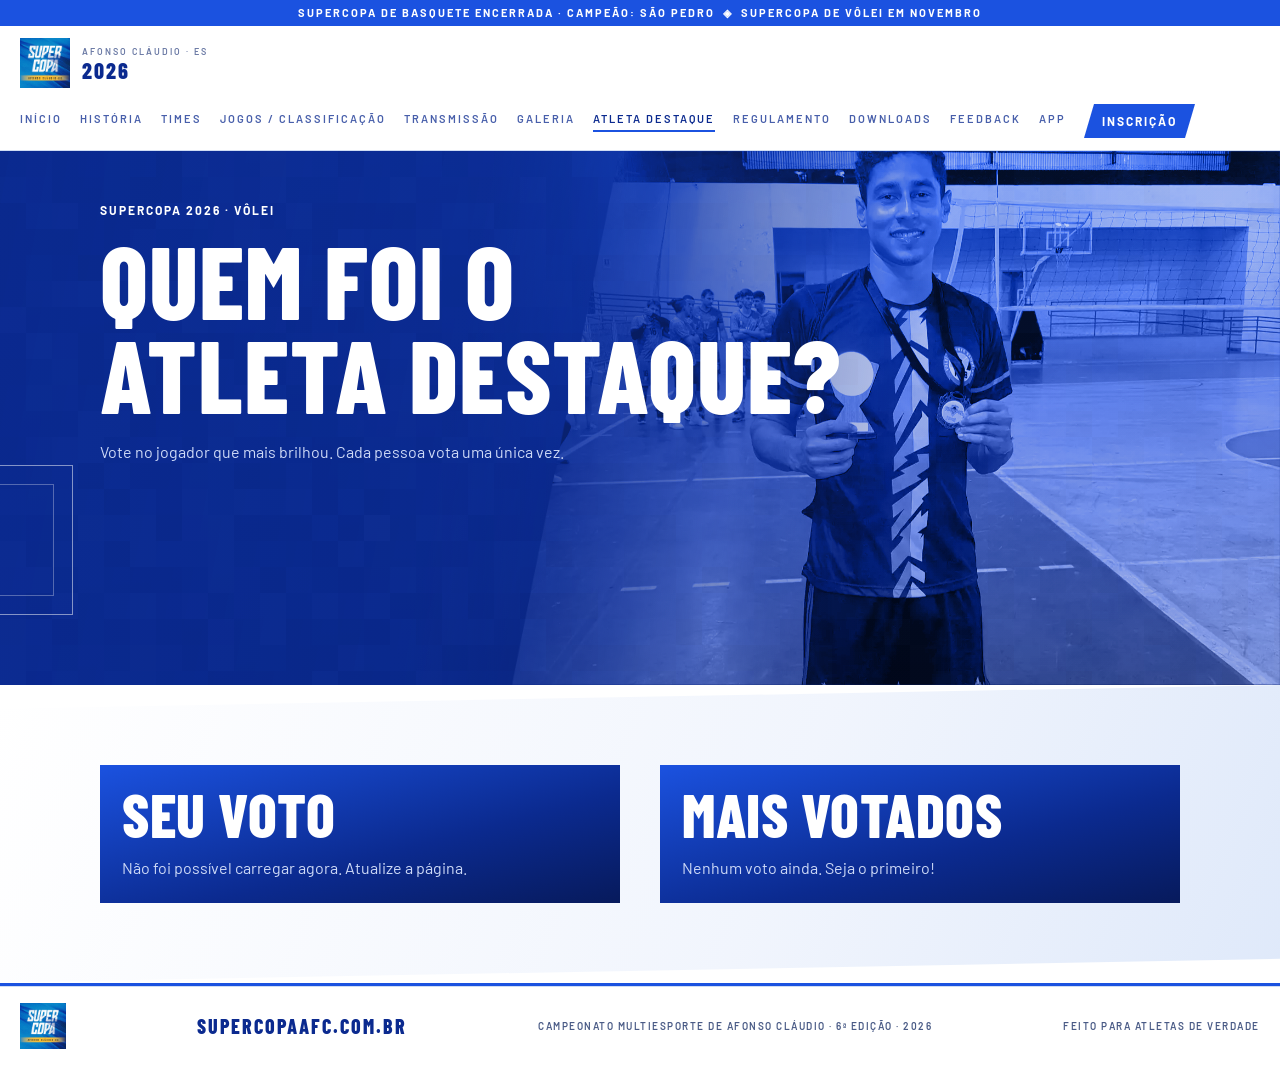
==== commit fdff9fc7: "Novo visual (ramificacao visual-novo): site em SPA com dados ao vivo (jogos, times, destaque, galeri" ====
--- a/atleta-destaque.html
+++ b/atleta-destaque.html
@@ -1,893 +1 @@
-<!DOCTYPE html>
-<html lang="pt-BR">
-<head>
-<meta charset="UTF-8">
-<meta name="viewport" content="width=device-width, initial-scale=1.0">
-<title>Atleta Destaque · SUPERCOPA 2026</title>
-<link href="https://fonts.googleapis.com/css2?family=Bebas+Neue&family=DM+Sans:wght@300;400;500;600&family=Space+Mono:wght@700&display=swap" rel="stylesheet">
-<style>
-*,*::before,*::after{box-sizing:border-box;margin:0;padding:0}
-
-:root{
-  --bg:#ffffff;--surface:#f4f6fb;--card:#ffffff;--border:rgba(0,20,80,0.10);
-  --accent:#1a3fa8;--accent2:#8b1a1a;--gold:#c8a84b;--gold2:#e8c96a;
-  --text:#0d1a3a;--muted:#4a5578;
-  --D:'Bebas Neue',sans-serif;--B:'DM Sans',sans-serif;--M:'Space Mono',monospace;
-}
-
-html{scroll-behavior:smooth}
-body{background:var(--bg);color:var(--text);font-family:var(--B);overflow-x:hidden;}
-
-/* ══════════════════════════════
-   NAVBAR (idêntico aos outros)
-══════════════════════════════ */
-@keyframes shine{from{transform:translateX(-100%)}to{transform:translateX(100%)}}
-@keyframes fadeUp{from{opacity:0;transform:translateY(20px)}to{opacity:1;transform:translateY(0)}}
-@keyframes navSlideDown{from{opacity:0;transform:translateY(-100%)}to{opacity:1;transform:translateY(0)}}
-
-header{position:sticky;top:0;z-index:1000;}
-
-.urgency-bar{
-  background:linear-gradient(90deg,#0d1f5c 0%,#1a3fa8 40%,#0d1f5c 100%);color:#fff;text-align:center;
-  padding:10px;font-family:var(--M);font-size:11px;letter-spacing:2px;font-weight:700;
-  overflow:hidden;position:relative;border-bottom:2px solid var(--gold);
-}
-.urgency-bar::before{
-  content:'';position:absolute;inset:0;
-  background:linear-gradient(90deg,transparent,rgba(200,168,75,0.2),transparent);
-  animation:shine 2.5s linear infinite;
-}
-
-nav.main-nav{
-  display:flex;align-items:center;justify-content:space-between;gap:16px;
-  padding:0 36px;min-height:72px;
-  background:rgba(255,255,255,0.97);backdrop-filter:blur(16px);-webkit-backdrop-filter:blur(16px);
-  border-bottom:2px solid var(--gold);
-  animation:navSlideDown .5s cubic-bezier(.22,1,.36,1) both;
-  transition:min-height .35s ease,background .35s ease,box-shadow .35s ease,border-color .35s ease;
-}
-nav.main-nav.scrolled{
-  min-height:58px;background:rgba(255,255,255,0.99);
-  box-shadow:0 4px 24px rgba(26,63,168,.12);border-bottom-color:var(--gold);
-}
-.nav-logo{
-  font-family:var(--D);font-size:26px;letter-spacing:3px;color:var(--accent);
-  text-decoration:none;flex-shrink:0;
-  opacity:0;animation:fadeUp .5s .05s ease forwards;
-  transition:letter-spacing .3s ease,color .2s;
-}
-.nav-logo:hover{letter-spacing:5px;color:var(--accent2)}
-.nav-logo span{color:var(--gold);}
-
-.main-nav-links{display:flex;list-style:none;gap:0;flex:1;justify-content:center;}
-.main-nav-links li{opacity:0;animation:fadeUp .45s ease forwards;}
-.main-nav-links li:nth-child(1){animation-delay:.10s}
-.main-nav-links li:nth-child(2){animation-delay:.15s}
-.main-nav-links li:nth-child(3){animation-delay:.20s}
-.main-nav-links li:nth-child(4){animation-delay:.25s}
-.main-nav-links li:nth-child(5){animation-delay:.30s}
-.main-nav-links li:nth-child(6){animation-delay:.35s}
-.main-nav-links li:nth-child(7){animation-delay:.40s}
-.main-nav-links li a{
-  display:block;padding:24px 18px;
-  font-size:11px;font-weight:700;letter-spacing:2px;text-transform:uppercase;
-  color:var(--muted);text-decoration:none;
-  position:relative;transition:color .2s;white-space:nowrap;
-}
-.main-nav-links li a::after{
-  content:'';position:absolute;bottom:0;left:18px;right:18px;height:2px;
-  background:var(--gold);border-radius:999px;
-  transform:scaleX(0);transform-origin:left;
-  transition:transform .3s cubic-bezier(.22,1,.36,1);
-}
-.main-nav-links li a:hover{color:var(--accent)}
-.main-nav-links li a:hover::after{transform:scaleX(1)}
-.main-nav-links li a.active{color:var(--accent)}
-.main-nav-links li a.active::after{transform:scaleX(1)}
-
-.nav-social{display:flex;gap:16px;align-items:center;flex-shrink:0;
-  opacity:0;animation:fadeUp .45s .4s ease forwards;}
-.nav-social a{color:var(--muted);text-decoration:none;transition:color .2s,transform .2s;display:flex;align-items:center;}
-.nav-social a:hover{color:var(--accent);transform:translateY(-2px)}
-
-.hamburger{display:none;}
-.mobile-drawer{display:none;}
-.drawer-overlay{display:none;}
-
-@media(max-width:768px){
-  nav.main-nav{padding:0 16px;min-height:64px;}
-  .main-nav-links{display:none;}
-  .nav-social{display:none;}
-  .hamburger{
-    display:flex;flex-direction:column;justify-content:center;align-items:center;gap:5px;
-    width:40px;height:40px;background:rgba(26,63,168,0.07);
-    border:1px solid rgba(200,168,75,0.4);border-radius:6px;cursor:pointer;flex-shrink:0;transition:background .2s;
-  }
-  .hamburger:hover{background:rgba(26,63,168,0.12);}
-  .hamburger span{display:block;width:20px;height:2px;background:var(--accent);border-radius:2px;transition:transform .3s,opacity .3s;}
-  .hamburger.open span:nth-child(1){transform:translateY(7px) rotate(45deg);}
-  .hamburger.open span:nth-child(2){opacity:0;}
-  .hamburger.open span:nth-child(3){transform:translateY(-7px) rotate(-45deg);}
-
-  .mobile-drawer{
-    display:block;position:fixed;top:0;right:-100%;width:80vw;max-width:300px;
-    height:100dvh;background:#ffffff;border-left:2px solid var(--gold);
-    z-index:300;transition:right .35s cubic-bezier(.22,1,.36,1);overflow-y:auto;padding:0 0 40px;
-  }
-  .mobile-drawer.open{right:0;}
-  .drawer-overlay{
-    display:block;position:fixed;inset:0;background:rgba(0,0,0,0.6);
-    z-index:299;opacity:0;pointer-events:none;transition:opacity .3s;
-  }
-  .drawer-overlay.open{opacity:1;pointer-events:all;}
-  .drawer-header{
-    display:flex;align-items:center;justify-content:space-between;
-    padding:18px 20px;border-bottom:1px solid rgba(200,168,75,0.3);
-  }
-  .drawer-header .d-logo-txt{font-family:var(--D);font-size:20px;letter-spacing:3px;color:var(--accent);}
-  .drawer-header .d-logo-txt span{color:var(--gold);}
-  .drawer-close{background:none;border:none;cursor:pointer;color:var(--muted);font-size:22px;line-height:1;transition:color .2s;}
-  .drawer-close:hover{color:var(--accent);}
-  .drawer-links{list-style:none;padding:12px 0;}
-  .drawer-links li{border-bottom:1px solid rgba(0,20,80,0.07);}
-  .drawer-links li a{
-    display:flex;align-items:center;gap:14px;padding:18px 24px;
-    font-size:13px;font-weight:700;letter-spacing:2px;text-transform:uppercase;
-    color:var(--muted);text-decoration:none;transition:color .2s,padding-left .2s;
-  }
-  .drawer-links li a:hover,.drawer-links li a.active{color:var(--accent);padding-left:30px;}
-  .drawer-links li a .d-icon{font-size:16px;width:20px;text-align:center;}
-  .drawer-cta{
-    margin:28px 24px 0;display:block;text-align:center;background:var(--accent);color:#fff;
-    padding:15px;border-radius:4px;font-weight:700;font-size:12px;letter-spacing:1.5px;
-    text-transform:uppercase;text-decoration:none;border:2px solid var(--gold);
-  }
-}
-
-/* ══════════════════════════════════════════════════════
-   HERO — FLOATING PHOTO COLLAGE
-══════════════════════════════════════════════════════ */
-.hero{
-  position:relative;
-  min-height:100vh;
-  display:flex;
-  align-items:center;
-  overflow:hidden;
-  padding:80px 48px;
-}
-
-/* Fundo com linhas curvas decorativas */
-.hero-bg-lines{
-  position:absolute;inset:0;pointer-events:none;z-index:0;
-  overflow:hidden;
-}
-.hero-bg-lines svg{
-  position:absolute;
-  top:50%;left:50%;
-  transform:translate(-50%,-50%);
-  width:120%;height:120%;
-  opacity:0.07;
-}
-
-/* Glow de fundo */
-.hero-glow{
-  position:absolute;
-  top:30%;right:10%;
-  width:600px;height:600px;
-  background:radial-gradient(ellipse at center,rgba(58,134,240,0.12) 0%,transparent 65%);
-  pointer-events:none;z-index:0;
-}
-.hero-glow2{
-  position:absolute;
-  bottom:10%;left:5%;
-  width:400px;height:400px;
-  background:radial-gradient(ellipse at center,rgba(232,93,58,0.07) 0%,transparent 65%);
-  pointer-events:none;z-index:0;
-}
-
-/* LADO ESQUERDO — texto */
-.hero-text{
-  position:relative;z-index:10;
-  flex:0 0 420px;
-  max-width:420px;
-}
-
-.hero-tag{
-  display:inline-flex;align-items:center;gap:8px;
-  background:rgba(58,134,240,0.10);border:1px solid rgba(58,134,240,0.28);
-  border-radius:100px;padding:6px 20px;
-  font-family:var(--M);font-size:11px;color:var(--accent);letter-spacing:2px;text-transform:uppercase;
-  margin-bottom:28px;
-  opacity:0;animation:fadeUp .6s .2s ease forwards;
-}
-.hero-tag-dot{width:6px;height:6px;border-radius:50%;background:var(--accent);
-  animation:blink 1.4s infinite;box-shadow:0 0 6px var(--accent)}
-@keyframes blink{0%,100%{opacity:1}50%{opacity:.2}}
-
-.hero-text h1{
-  font-family:var(--D);
-  font-size:clamp(3.5rem,6vw,6.5rem);
-  line-height:.95;
-  letter-spacing:3px;
-  text-transform:uppercase;
-  opacity:0;animation:fadeUp .7s .35s ease forwards;
-}
-.hero-text h1 em{
-  font-style:normal;
-  background:linear-gradient(135deg,#a8d0ff 0%,#3a86f0 40%,#ffffff 60%,#3a86f0 80%,#1a4a9e 100%);
-  background-size:200% 200%;
-  -webkit-background-clip:text;-webkit-text-fill-color:transparent;
-  animation:titleShine 4s ease-in-out infinite alternate;
-}
-@keyframes titleShine{from{background-position:0% 50%}to{background-position:100% 50%}}
-
-.hero-text p{
-  margin-top:20px;color:var(--muted);font-size:16px;line-height:1.7;max-width:360px;
-  opacity:0;animation:fadeUp .7s .5s ease forwards;
-}
-.hero-text .hero-cta{
-  display:inline-flex;align-items:center;gap:10px;
-  margin-top:36px;
-  background:var(--accent);color:#000;padding:14px 32px;border-radius:4px;
-  font-weight:700;font-size:13px;letter-spacing:1.5px;text-transform:uppercase;text-decoration:none;
-  position:relative;overflow:hidden;
-  transition:transform .2s,box-shadow .3s;
-  opacity:0;animation:fadeUp .7s .65s ease forwards;
-}
-.hero-text .hero-cta::after{
-  content:'';position:absolute;inset:0;
-  background:linear-gradient(120deg,transparent 30%,rgba(255,255,255,.3) 50%,transparent 70%);
-  transform:translateX(-100%);transition:transform .5s;
-}
-.hero-text .hero-cta:hover::after{transform:translateX(100%)}
-.hero-text .hero-cta:hover{transform:translateY(-3px);box-shadow:0 16px 48px rgba(58,134,240,.4)}
-
-.hero-stats{
-  display:flex;gap:32px;margin-top:40px;
-  opacity:0;animation:fadeUp .7s .75s ease forwards;
-}
-.hero-stat{display:flex;flex-direction:column;gap:4px;}
-.hero-stat-num{font-family:var(--D);font-size:36px;letter-spacing:2px;color:var(--accent);line-height:1;}
-.hero-stat-label{font-size:11px;color:var(--muted);letter-spacing:1.5px;text-transform:uppercase;}
-
-/* ══════════════════════════
-   FLOATING PHOTO COLLAGE
-══════════════════════════ */
-.collage{
-  position:absolute;
-  right:0;top:0;bottom:0;
-  width:62%;
-  pointer-events:none;
-}
-
-/* Animações de flutuação com diferentes timings */
-@keyframes float1{0%,100%{transform:translateY(0px) rotate(-3deg)}50%{transform:translateY(-18px) rotate(-3deg)}}
-@keyframes float2{0%,100%{transform:translateY(0px) rotate(2.5deg)}50%{transform:translateY(-14px) rotate(2.5deg)}}
-@keyframes float3{0%,100%{transform:translateY(0px) rotate(-1.5deg)}50%{transform:translateY(-20px) rotate(-1.5deg)}}
-@keyframes float4{0%,100%{transform:translateY(0px) rotate(4deg)}50%{transform:translateY(-12px) rotate(4deg)}}
-@keyframes float5{0%,100%{transform:translateY(0px) rotate(-2deg)}50%{transform:translateY(-16px) rotate(-2deg)}}
-@keyframes float6{0%,100%{transform:translateY(0px) rotate(1.5deg)}50%{transform:translateY(-22px) rotate(1.5deg)}}
-
-@keyframes photoIn{from{opacity:0;transform:scale(.85) translateY(30px)}to{opacity:1}}
-
-.photo{
-  position:absolute;
-  border-radius:14px;
-  overflow:hidden;
-  box-shadow:0 20px 60px rgba(0,0,0,.6),0 0 0 1px rgba(255,255,255,0.08);
-  opacity:0;
-  animation:photoIn .7s ease forwards;
-}
-.photo img{
-  width:100%;height:100%;object-fit:cover;display:block;
-  transition:transform .4s ease;
-}
-.photo:hover img{transform:scale(1.05);}
-.photo:hover{pointer-events:all;z-index:20!important;}
-
-/* Posições e tamanhos — replicando o layout assimétrico da imagem */
-.p1{
-  width:240px;height:160px;
-  top:6%;left:28%;
-  animation:photoIn .7s .2s ease forwards, float1 6s 1s ease-in-out infinite;
-  z-index:4;
-}
-.p2{
-  width:290px;height:190px;
-  top:3%;left:50%;
-  animation:photoIn .7s .35s ease forwards, float2 7s 1.2s ease-in-out infinite;
-  z-index:5;
-}
-.p3{
-  width:200px;height:150px;
-  top:28%;left:12%;
-  animation:photoIn .7s .15s ease forwards, float3 5.5s 0.8s ease-in-out infinite;
-  z-index:3;
-}
-.p4{
-  width:380px;height:280px;
-  top:22%;left:36%;
-  animation:photoIn .7s .5s ease forwards, float4 8s 1.5s ease-in-out infinite;
-  z-index:6;
-}
-.p5{
-  width:260px;height:200px;
-  top:62%;left:14%;
-  animation:photoIn .7s .4s ease forwards, float5 6.5s 1s ease-in-out infinite;
-  z-index:4;
-}
-.p6{
-  width:300px;height:240px;
-  top:58%;left:52%;
-  animation:photoIn .7s .6s ease forwards, float6 7.5s 0.5s ease-in-out infinite;
-  z-index:5;
-}
-
-/* placeholder visual enquanto não há imagem */
-.photo-placeholder{
-  width:100%;height:100%;
-  display:flex;flex-direction:column;align-items:center;justify-content:center;gap:10px;
-  background:var(--card);
-  color:var(--muted);font-size:11px;letter-spacing:1.5px;text-transform:uppercase;
-  font-family:var(--M);
-}
-.photo-placeholder .ph-icon{font-size:28px;opacity:.5;}
-.photo-placeholder span{opacity:.5;}
-
-/* ══════════════════════════
-   SEÇÃO DE GALERIA
-══════════════════════════ */
-.gallery-section{
-  padding:100px 48px 80px;
-  position:relative;
-}
-
-.section-tag{
-  display:inline-flex;align-items:center;gap:10px;
-  font-family:var(--M);font-size:11px;color:var(--accent);letter-spacing:2px;text-transform:uppercase;
-  margin-bottom:16px;
-}
-.section-tag::before{content:'';width:24px;height:2px;background:var(--accent);}
-
-.section-title{
-  font-family:var(--D);
-  font-size:clamp(2.2rem,4vw,3.8rem);
-  letter-spacing:2px;
-  line-height:1.05;
-  margin-bottom:48px;
-}
-.section-title em{font-style:normal;color:var(--accent);}
-
-/* FILTROS */
-.gallery-filters{
-  display:flex;gap:12px;flex-wrap:wrap;margin-bottom:40px;
-}
-.filter-btn{
-  border:1px solid var(--border);background:none;
-  color:var(--muted);padding:10px 22px;border-radius:4px;
-  font-family:var(--M);font-size:10px;letter-spacing:2px;text-transform:uppercase;
-  cursor:pointer;transition:all .2s;
-}
-.filter-btn:hover,.filter-btn.active{
-  border-color:var(--accent);color:var(--accent);background:rgba(58,134,240,0.08);
-}
-
-/* GRID MASONRY-LIKE */
-.gallery-grid{
-  columns:3 280px;
-  column-gap:16px;
-}
-.gallery-item{
-  break-inside:avoid;
-  margin-bottom:16px;
-  border-radius:12px;
-  overflow:hidden;
-  position:relative;
-  cursor:pointer;
-  opacity:0;
-  transform:translateY(24px);
-  transition:opacity .5s ease, transform .5s ease;
-}
-.gallery-item.visible{opacity:1;transform:translateY(0);}
-.gallery-item img,.gallery-item video{
-  width:100%;display:block;
-  transition:transform .4s ease;
-}
-.gallery-item:hover img,.gallery-item:hover video{transform:scale(1.04);}
-
-/* overlay no hover */
-.gallery-item-overlay{
-  position:absolute;inset:0;
-  background:linear-gradient(to top,rgba(7,9,13,.85) 0%,transparent 50%);
-  opacity:0;transition:opacity .3s;
-  display:flex;align-items:flex-end;padding:18px;
-}
-.gallery-item:hover .gallery-item-overlay{opacity:1;}
-.gallery-item-meta{
-  font-family:var(--M);font-size:10px;letter-spacing:1.5px;color:rgba(255,255,255,.7);text-transform:uppercase;
-}
-
-/* badge de tipo */
-.gallery-item-type{
-  position:absolute;top:12px;right:12px;
-  background:rgba(7,9,13,.75);backdrop-filter:blur(6px);
-  border:1px solid rgba(255,255,255,0.12);
-  border-radius:4px;padding:4px 10px;
-  font-family:var(--M);font-size:9px;letter-spacing:1.5px;color:var(--muted);text-transform:uppercase;
-}
-.gallery-item-type.video-badge{color:var(--accent2);border-color:rgba(232,93,58,0.3);}
-
-/* placeholder de galeria */
-.gallery-placeholder{
-  width:100%;
-  background:var(--card);
-  border:1px dashed var(--border);
-  border-radius:12px;
-  display:flex;flex-direction:column;align-items:center;justify-content:center;gap:12px;
-  color:var(--muted);font-family:var(--M);font-size:10px;letter-spacing:1.5px;text-transform:uppercase;
-  padding:40px 20px;
-  text-align:center;
-}
-.gallery-placeholder .ph-icon{font-size:32px;opacity:.4;}
-
-/* UPLOAD HINT */
-.upload-hint{
-  margin-top:60px;
-  border:1px dashed rgba(58,134,240,0.3);
-  border-radius:12px;
-  padding:40px;
-  text-align:center;
-  background:rgba(58,134,240,0.03);
-}
-.upload-hint h3{font-family:var(--D);font-size:28px;letter-spacing:2px;margin-bottom:12px;}
-.upload-hint p{color:var(--muted);font-size:14px;line-height:1.7;max-width:480px;margin:0 auto;}
-
-/* LIGHTBOX */
-.lightbox{
-  display:none;position:fixed;inset:0;z-index:900;
-  background:rgba(0,0,0,.92);backdrop-filter:blur(12px);
-  align-items:center;justify-content:center;
-}
-.lightbox.open{display:flex;}
-.lightbox-inner{position:relative;max-width:90vw;max-height:90vh;}
-.lightbox-inner img,.lightbox-inner video{
-  max-width:90vw;max-height:85vh;border-radius:8px;display:block;
-}
-.lightbox-close{
-  position:absolute;top:-40px;right:0;
-  background:none;border:none;color:var(--muted);font-size:28px;cursor:pointer;
-  transition:color .2s;
-}
-.lightbox-close:hover{color:var(--text);}
-
-/* FOOTER */
-footer{
-  padding:60px 48px 32px;
-  background:var(--surface);
-  border-top:1px solid var(--border);
-}
-.footer-inner{max-width:1200px;margin:0 auto;display:flex;justify-content:space-between;align-items:flex-start;margin-bottom:48px;}
-.footer-logo{font-family:var(--D);font-size:24px;letter-spacing:2px;color:var(--text);margin-bottom:10px;}
-.footer-tagline{font-size:12px;color:var(--muted);max-width:240px;line-height:1.6;}
-.footer-links{list-style:none;display:flex;gap:36px;}
-.footer-links a{color:var(--muted);text-decoration:none;font-size:12px;font-weight:500;text-transform:uppercase;letter-spacing:1.5px;transition:color .2s;}
-.footer-links a:hover{color:var(--text);}
-.footer-bottom{max-width:1200px;margin:0 auto;padding-top:32px;border-top:1px solid var(--border);display:flex;justify-content:space-between;font-size:11px;color:var(--muted);text-transform:uppercase;letter-spacing:1px;}
-
-/* REVEAL */
-.reveal{opacity:0;transform:translateY(28px);transition:opacity .6s ease,transform .6s ease;}
-.reveal.visible{opacity:1;transform:translateY(0);}
-
-/* RESPONSIVO */
-@media(max-width:1024px){
-  .hero{flex-direction:column;min-height:auto;padding:60px 24px 0;}
-  .hero-text{flex:none;max-width:100%;text-align:center;}
-  .hero-text p{margin:20px auto 0;}
-  .hero-stats{justify-content:center;}
-  .hero-text .hero-cta{margin-left:auto;margin-right:auto;}
-  .collage{position:relative;width:100%;height:520px;margin-top:60px;}
-  .p1{width:180px;height:120px;top:5%;left:5%;}
-  .p2{width:210px;height:140px;top:2%;left:38%;}
-  .p3{width:150px;height:110px;top:32%;left:0%;}
-  .p4{width:280px;height:200px;top:20%;left:30%;}
-  .p5{width:190px;height:150px;top:60%;left:5%;}
-  .p6{width:220px;height:170px;top:55%;left:50%;}
-}
-@media(max-width:768px){
-  .gallery-section{padding:60px 20px 60px;}
-  .gallery-grid{columns:2 160px;}
-  footer{padding:40px 20px 24px;}
-  .footer-inner{flex-direction:column;gap:32px;}
-  .footer-links{flex-wrap:wrap;gap:20px;}
-  .footer-bottom{flex-direction:column;gap:8px;}
-  .hero-text h1{font-size:3.2rem;}
-  .collage{height:380px;}
-  .p1{width:140px;height:95px;top:4%;left:2%;}
-  .p2{width:160px;height:110px;top:1%;left:40%;}
-  .p3{display:none;}
-  .p4{width:200px;height:145px;top:22%;left:28%;}
-  .p5{width:145px;height:115px;top:58%;left:1%;}
-  .p6{width:170px;height:130px;top:55%;left:48%;}
-}
-
-/* ── TRANSIÇÃO DE PÁGINA · SUPERCOPA 2026 ── */
-#sc-transition{position:fixed;inset:0;z-index:9999;pointer-events:none;display:flex;align-items:center;justify-content:center;}
-.sc-t-panel{position:absolute;top:0;bottom:0;width:51%;background:#ffffff;transform:scaleX(0);transition:transform 0.55s cubic-bezier(0.86,0,0.07,1);}
-.sc-t-p1{left:0;transform-origin:left;}
-.sc-t-p2{right:0;transform-origin:right;}
-.sc-t-logo{position:relative;z-index:1;display:flex;flex-direction:column;align-items:center;gap:6px;opacity:0;transform:scale(0.85) translateY(10px);transition:opacity .35s ease .3s,transform .45s cubic-bezier(.22,1,.36,1) .3s;pointer-events:none;}
-.sc-t-logo-text{font-family:"Bebas Neue",sans-serif;font-size:clamp(42px,8vw,72px);letter-spacing:6px;color:#1a3fa8;line-height:1;}
-.sc-t-logo-text em{font-style:normal;color:rgba(26,63,168,0.4);}
-.sc-t-logo-year{font-family:"Space Mono",monospace;font-size:13px;letter-spacing:6px;color:rgba(26,63,168,0.5);text-transform:uppercase;}
-.sc-t-logo-bar{display:block;width:0;height:2px;background:#c8a84b;border-radius:2px;transition:width .45s cubic-bezier(.22,1,.36,1) .45s;box-shadow:0 0 12px rgba(200,168,75,0.5);}
-#sc-transition.sc-t-active .sc-t-p1,#sc-transition.sc-t-active .sc-t-p2{transform:scaleX(1);}
-#sc-transition.sc-t-active .sc-t-logo{opacity:1;transform:scale(1) translateY(0);}
-#sc-transition.sc-t-active .sc-t-logo-bar{width:120px;}
-#sc-transition.sc-t-leaving .sc-t-p1{transform:scaleX(0);transform-origin:right;transition:transform .65s cubic-bezier(.86,0,.07,1) .15s;}
-#sc-transition.sc-t-leaving .sc-t-p2{transform:scaleX(0);transform-origin:left;transition:transform .65s cubic-bezier(.86,0,.07,1) .15s;}
-#sc-transition.sc-t-leaving .sc-t-logo{opacity:0;transform:scale(0.9) translateY(-8px);transition:opacity .2s ease 0s,transform .2s ease 0s;}
-#sc-transition.sc-t-leaving .sc-t-logo-bar{width:0;transition:width .2s ease 0s;}
-
-
-/* ═══════════ GALERIA NOVA (gx-) ═══════════ */
-.gx-hero{position:relative;min-height:92vh;display:flex;align-items:center;overflow:hidden;background:#06122e;color:#fff;isolation:isolate}
-.gx-hero-bg{position:absolute;inset:-6%;background:#0a1d4d 50% 28%/cover no-repeat;z-index:-3;transform:scale(1.08);animation:gxKen 24s ease-in-out infinite alternate;will-change:transform}
-.gx-hero-bg.sem-foto{background:radial-gradient(1200px 700px at 75% 20%,rgba(200,168,75,.28),transparent 60%),radial-gradient(900px 700px at 10% 90%,rgba(26,63,168,.55),transparent 60%),#06122e;animation:none}
-@keyframes gxKen{from{transform:scale(1.08) translate3d(0,0,0)}to{transform:scale(1.2) translate3d(-1.5%,-1%,0)}}
-.gx-hero-shade{position:absolute;inset:0;z-index:-2;background:linear-gradient(100deg,rgba(6,18,46,.94) 0%,rgba(6,18,46,.78) 42%,rgba(6,18,46,.25) 100%),linear-gradient(0deg,#06122e 0%,transparent 28%)}
-.gx-hero-inner{width:min(1240px,92vw);margin:0 auto;padding:130px 0 120px;display:grid;grid-template-columns:1.05fr .95fr;gap:48px;align-items:center}
-.gx-kicker{display:inline-flex;align-items:center;gap:10px;font:700 11px/1 var(--M);letter-spacing:.24em;text-transform:uppercase;color:var(--gold2);padding:9px 16px;border:1px solid rgba(232,201,106,.4);border-radius:99px;background:rgba(255,255,255,.05);backdrop-filter:blur(6px)}
-.gx-kicker i{width:8px;height:8px;border-radius:50%;background:var(--gold2);box-shadow:0 0 0 0 rgba(232,201,106,.7);animation:gxPulse 1.8s infinite}
-@keyframes gxPulse{70%{box-shadow:0 0 0 12px rgba(232,201,106,0)}100%{box-shadow:0 0 0 0 rgba(232,201,106,0)}}
-.gx-hero h1{font:400 clamp(58px,9.5vw,138px)/.9 var(--D);letter-spacing:.015em;margin:22px 0 20px;text-transform:uppercase}
-.gx-hero h1 em{font-style:normal;display:block;background:linear-gradient(95deg,#e8c96a,#fff 55%,#e8c96a);-webkit-background-clip:text;background-clip:text;color:transparent;filter:drop-shadow(0 6px 28px rgba(232,201,106,.35))}
-.gx-hero p{font:400 clamp(15px,1.5vw,18px)/1.65 var(--B);color:rgba(255,255,255,.78);max-width:520px;margin:0 0 30px}
-.gx-hero-acoes{display:flex;gap:14px;align-items:center;flex-wrap:wrap}
-.gx-cta{display:inline-flex;align-items:center;gap:12px;padding:16px 28px;border-radius:99px;background:linear-gradient(95deg,#c8a84b,#e8c96a);color:#0d1a3a;font:700 13px/1 var(--M);letter-spacing:.14em;text-transform:uppercase;text-decoration:none;box-shadow:0 14px 40px rgba(200,168,75,.38);transition:transform .25s,box-shadow .25s}
-.gx-cta:hover{transform:translateY(-3px);box-shadow:0 20px 50px rgba(200,168,75,.5)}
-.gx-cta span{display:inline-block;animation:gxBob 1.6s ease-in-out infinite}
-@keyframes gxBob{50%{transform:translateY(5px)}}
-.gx-contador{display:flex;align-items:baseline;gap:10px;font:400 54px/1 var(--D);color:#fff}
-.gx-contador small{font:700 11px/1.3 var(--M);letter-spacing:.2em;text-transform:uppercase;color:rgba(255,255,255,.6)}
-/* pilha de polaroids */
-.gx-pilha{position:relative;height:min(560px,62vh);perspective:1200px}
-.gx-pol{position:absolute;width:clamp(180px,22vw,290px);padding:10px 10px 38px;background:#fff;border-radius:6px;box-shadow:0 30px 70px rgba(0,0,0,.55);transition:transform .5s cubic-bezier(.2,.8,.2,1),box-shadow .5s;cursor:pointer;animation:gxFloat 7s ease-in-out infinite}
-.gx-pol img{display:block;width:100%;aspect-ratio:4/5;object-fit:cover;border-radius:3px;background:#dfe6f5}
-.gx-pol:nth-child(1){left:2%;top:4%;transform:rotate(-8deg);animation-delay:-1s}
-.gx-pol:nth-child(2){right:4%;top:0;transform:rotate(6deg);animation-delay:-3s;z-index:2}
-.gx-pol:nth-child(3){left:24%;bottom:0;transform:rotate(-2deg);animation-delay:-5s;z-index:3}
-.gx-pol:hover{transform:rotate(0) scale(1.07) translateY(-8px);z-index:5;box-shadow:0 44px 90px rgba(0,0,0,.65)}
-@keyframes gxFloat{50%{translate:0 -12px}}
-.gx-ticker{position:absolute;left:0;right:0;bottom:0;border-top:1px solid rgba(255,255,255,.12);background:rgba(6,18,46,.55);backdrop-filter:blur(8px);overflow:hidden;white-space:nowrap}
-.gx-ticker div{display:inline-block;padding:14px 0;font:700 12px/1 var(--M);letter-spacing:.3em;text-transform:uppercase;color:rgba(255,255,255,.55);animation:gxMarq 38s linear infinite}
-.gx-ticker b{color:var(--gold2);margin:0 26px}
-@keyframes gxMarq{to{transform:translateX(-50%)}}
-/* seção + mosaico */
-.gx-sec{background:linear-gradient(180deg,#06122e 0,#0b1d4a 160px,#f4f6fb 160px);padding:0 0 110px;position:relative}
-.gx-sec::before{content:"";position:absolute;left:0;right:0;top:0;height:160px;background:linear-gradient(180deg,#06122e,#0b1d4a)}
-.gx-wrap{width:min(1320px,94vw);margin:0 auto;position:relative}
-.gx-titulo{text-align:center;padding:30px 0 42px;color:#fff}
-.gx-titulo span{font:700 11px/1 var(--M);letter-spacing:.3em;text-transform:uppercase;color:var(--gold2)}
-.gx-titulo h2{font:400 clamp(40px,6vw,76px)/1 var(--D);letter-spacing:.03em;margin:10px 0 0;text-transform:uppercase}
-.gx-titulo h2 em{font-style:normal;color:var(--gold2)}
-.gx-grid{display:grid;grid-template-columns:repeat(4,1fr);grid-auto-rows:8px;gap:14px;grid-auto-flow:dense}
-.gx-item{position:relative;border-radius:18px;overflow:hidden;cursor:zoom-in;background:#dfe6f5 center/cover;box-shadow:0 10px 30px rgba(13,26,58,.14);opacity:0;transform:translateY(26px) scale(.98);transition:opacity .7s,transform .7s cubic-bezier(.2,.8,.2,1),box-shadow .35s;border:0;padding:0;display:block}
-.gx-item.vis{opacity:1;transform:none}
-.gx-item:hover{box-shadow:0 24px 60px rgba(13,26,58,.35);z-index:2}
-.gx-item.gx-wide{grid-column:span 2}
-.gx-item img{position:absolute;inset:0;width:100%;height:100%;object-fit:cover;opacity:0;transition:opacity .5s,transform .8s cubic-bezier(.2,.8,.2,1)}
-.gx-item img.ok{opacity:1}
-.gx-item:hover img{transform:scale(1.07)}
-.gx-item::after{content:"";position:absolute;inset:0;background:linear-gradient(180deg,transparent 45%,rgba(6,18,46,.78));opacity:0;transition:opacity .35s}
-.gx-item:hover::after,.gx-item:focus-visible::after{opacity:1}
-.gx-item:focus-visible{outline:3px solid var(--gold);outline-offset:3px}
-.gx-leg{position:absolute;left:0;right:0;bottom:0;z-index:2;padding:18px;color:#fff;font:600 14px/1.35 var(--B);transform:translateY(12px);opacity:0;transition:.35s}
-.gx-item:hover .gx-leg,.gx-item:focus-visible .gx-leg{transform:none;opacity:1}
-.gx-lupa{position:absolute;top:14px;right:14px;z-index:2;width:38px;height:38px;border-radius:50%;background:rgba(255,255,255,.92);color:#0d1a3a;display:grid;place-items:center;font-size:17px;transform:scale(.6);opacity:0;transition:.35s}
-.gx-item:hover .gx-lupa{transform:none;opacity:1}
-.gx-vazio{text-align:center;padding:90px 20px;background:#fff;border-radius:24px;box-shadow:0 10px 40px rgba(13,26,58,.1);color:#0d1a3a}
-.gx-vazio b{display:block;font:400 44px/1 var(--D);letter-spacing:.04em;margin:10px 0 8px}
-.gx-vazio p{margin:0;color:#4a5578;font:400 16px/1.6 var(--B)}
-.gx-vazio .ic{font-size:54px}
-/* visualizador */
-.gx-lb{position:fixed;inset:0;z-index:99990;background:rgba(3,9,26,.96);backdrop-filter:blur(10px);display:none;flex-direction:column;align-items:center;justify-content:center;touch-action:pan-y}
-.gx-lb.on{display:flex;animation:gxLbIn .3s}
-@keyframes gxLbIn{from{opacity:0}}
-.gx-lb-fig{margin:0;max-width:94vw;max-height:78vh;display:flex;flex-direction:column;align-items:center;gap:14px}
-.gx-lb-fig img{max-width:94vw;max-height:70vh;object-fit:contain;border-radius:10px;box-shadow:0 30px 90px rgba(0,0,0,.7);transition:opacity .25s,transform .25s}
-.gx-lb-fig img.troca{opacity:0;transform:scale(.97)}
-.gx-lb-fig figcaption{color:#fff;font:600 16px/1.4 var(--B);text-align:center;min-height:22px;max-width:760px}
-.gx-lb-x,.gx-lb-nav{position:absolute;border:0;color:#fff;background:rgba(255,255,255,.1);cursor:pointer;border-radius:50%;display:grid;place-items:center;transition:background .2s,transform .2s;backdrop-filter:blur(6px)}
-.gx-lb-x:hover,.gx-lb-nav:hover{background:rgba(232,201,106,.9);color:#0d1a3a;transform:scale(1.08)}
-.gx-lb-x{top:18px;right:18px;width:48px;height:48px;font-size:26px}
-.gx-lb-nav{top:50%;width:56px;height:56px;font-size:30px;margin-top:-28px}
-.gx-lb-nav.p{left:18px}.gx-lb-nav.n{right:18px}
-.gx-lb-bar{position:absolute;bottom:18px;left:0;right:0;display:flex;justify-content:center;align-items:center;gap:12px;flex-wrap:wrap}
-.gx-lb-bar span,.gx-lb-bar a,.gx-lb-bar button{font:700 12px/1 var(--M);letter-spacing:.12em;text-transform:uppercase;color:#fff;padding:11px 18px;border-radius:99px;background:rgba(255,255,255,.1);border:0;text-decoration:none;cursor:pointer;backdrop-filter:blur(6px)}
-.gx-lb-bar a:hover,.gx-lb-bar button:hover{background:rgba(232,201,106,.95);color:#0d1a3a}
-@media(max-width:1100px){.gx-grid{grid-template-columns:repeat(3,1fr)}}
-@media(max-width:900px){
-  .gx-hero{min-height:auto}.gx-hero-inner{grid-template-columns:1fr;padding:110px 0 110px;gap:30px}
-  .gx-pilha{height:340px;order:2}.gx-pol{width:150px;padding:7px 7px 26px}
-}
-@media(max-width:640px){
-  .gx-grid{grid-template-columns:repeat(2,1fr);gap:10px}.gx-item{border-radius:14px}.gx-item.gx-wide{grid-column:span 2}
-  .gx-lb-nav{width:44px;height:44px;font-size:24px;margin-top:-22px}.gx-lb-nav.p{left:8px}.gx-lb-nav.n{right:8px}
-  .gx-leg{font-size:12px;padding:12px}
-}
-@media(prefers-reduced-motion:reduce){.gx-hero-bg,.gx-pol,.gx-ticker div,.gx-cta span,.gx-kicker i{animation:none}.gx-item{transition:none;opacity:1;transform:none}}
-
-
-/* nav-notebook: em telas de 769 a 1480px (notebooks/tablets) o menu vira hambúrguer, como no celular */
-@media (min-width: 769px) and (max-width: 1480px) {
-  nav.main-nav { padding: 0 20px !important; min-height: 64px; }
-  .main-nav-links, .nav-social { display: none !important; }
-  .hamburger { display: flex !important; flex-direction: column; justify-content: center; align-items: center; gap: 5px; width: 42px; height: 42px; margin-left: auto; background: rgba(26,63,168,0.07); border: 1px solid rgba(200,168,75,0.45); border-radius: 8px; cursor: pointer; flex-shrink: 0; transition: background .2s; }
-  .hamburger:hover { background: rgba(26,63,168,0.14); }
-  .hamburger span { display: block; width: 20px; height: 2px; background: var(--accent); border-radius: 2px; transition: transform .3s, opacity .3s; }
-  .hamburger.open span:nth-child(1) { transform: translateY(7px) rotate(45deg); }
-  .hamburger.open span:nth-child(2) { opacity: 0; }
-  .hamburger.open span:nth-child(3) { transform: translateY(-7px) rotate(-45deg); }
-  .mobile-drawer { display: block !important; position: fixed; top: 0; right: -100%; width: 340px; max-width: 86vw; height: 100dvh; background: #fff; border-left: 2px solid var(--gold); z-index: 300; transition: right .35s cubic-bezier(.22,1,.36,1); overflow-y: auto; padding: 0 0 40px; }
-  .mobile-drawer.open { right: 0; }
-  .drawer-overlay { display: block !important; position: fixed; inset: 0; background: rgba(0,0,0,0.6); z-index: 299; opacity: 0; pointer-events: none; transition: opacity .3s; }
-  .drawer-overlay.open { opacity: 1; pointer-events: all; }
-  .drawer-header { display: flex; align-items: center; justify-content: space-between; padding: 18px 20px; border-bottom: 1px solid rgba(200,168,75,0.3); }
-  .drawer-header .d-logos { display: flex; align-items: center; gap: 4px; }
-  .drawer-header .d-logos img { height: 24px; }
-  .drawer-close { background: none; border: none; cursor: pointer; color: var(--muted); font-size: 22px; line-height: 1; }
-  .drawer-links { list-style: none; padding: 12px 0; margin: 0; }
-  .drawer-links li { border-bottom: 1px solid rgba(0,20,80,0.07); }
-  .drawer-links li a { display: flex; align-items: center; gap: 14px; padding: 17px 24px; font-size: 13px; font-weight: 700; letter-spacing: 2px; text-transform: uppercase; color: var(--muted); text-decoration: none; }
-  .drawer-links li a:hover, .drawer-links li a.active { color: var(--accent); }
-  .drawer-social { display: flex; gap: 20px; padding: 24px 24px 0; }
-  .drawer-social a { color: var(--muted); display: flex; align-items: center; }
-  .drawer-cta { margin: 24px 24px 0; display: block; text-align: center; background: var(--accent); color: #fff; padding: 15px; border-radius: 4px; font-weight: 700; font-size: 12px; letter-spacing: 2px; text-transform: uppercase; text-decoration: none; }
-}
-</style>
-</head>
-<body>
-
-<!-- ═══ HEADER ═══ -->
-<header>
-  <div class="urgency-bar">
-    ⭐ ATLETA DESTAQUE · SUPERCOPA 2026 · AFONSO CLÁUDIO · ES
-  </div>
-  <nav class="main-nav" id="mainNav">
-    <a class="nav-logo" href="index.html">SUPER<span>◥</span>COPA</a>
-    <ul class="main-nav-links">
-      <li><a href="index.html">Início</a></li>
-      <li><a href="historia.html">História</a></li>
-      <li><a href="index.html#fases">Fases</a></li>
-      <li><a href="times.html">Times</a></li>
-      <li><a href="tabela.html">Jogos / Classificação</a></li>
-      <li><a href="transmissao.html">Transmissão</a></li>
-      <li><a href="galeria.html">Galeria</a></li>
-      <li><a href="atleta-destaque.html" class="active">Atleta Destaque</a></li>
-      <li><a href="downloads.html">Downloads</a></li>
-      <li><a href="feedback.html">Feedback</a></li>
-      <li><a href="https://drdiegopadua.github.io/supercopa-app/" target="_blank" style="color:var(--gold)!important;font-weight:700">&#128241; App</a></li>
-      <li><a href="index.html#faq">Dúvidas</a></li>
-    </ul>
-    <div class="nav-social">
-      <a href="https://www.instagram.com/supercopaafc/" title="Instagram">
-        <svg width="16" height="16" viewBox="0 0 24 24" fill="currentColor"><path d="M12 2.163c3.204 0 3.584.012 4.85.07 3.252.148 4.771 1.691 4.919 4.919.058 1.265.069 1.645.069 4.849 0 3.205-.012 3.584-.069 4.849-.149 3.225-1.664 4.771-4.919 4.919-1.266.058-1.644.07-4.85.07-3.204 0-3.584-.012-4.849-.07-3.26-.149-4.771-1.699-4.919-4.92-.058-1.265-.07-1.644-.07-4.849 0-3.204.013-3.583.07-4.849.149-3.227 1.664-4.771 4.919-4.919 1.266-.057 1.645-.069 4.849-.069zM12 0C8.741 0 8.333.014 7.053.072 2.695.272.273 2.69.073 7.052.014 8.333 0 8.741 0 12c0 3.259.014 3.668.072 4.948.2 4.358 2.618 6.78 6.98 6.98C8.333 23.986 8.741 24 12 24c3.259 0 3.668-.014 4.948-.072 4.354-.2 6.782-2.618 6.979-6.98.059-1.28.073-1.689.073-4.948 0-3.259-.014-3.667-.072-4.947-.196-4.354-2.617-6.78-6.979-6.98C15.668.014 15.259 0 12 0zm0 5.838a6.162 6.162 0 100 12.324 6.162 6.162 0 000-12.324zM12 16a4 4 0 110-8 4 4 0 010 8zm6.406-11.845a1.44 1.44 0 100 2.881 1.44 1.44 0 000-2.881z"/></svg>
-      </a>
-      <a href="https://wa.link/900kb2" title="WhatsApp">
-        <svg width="16" height="16" viewBox="0 0 24 24" fill="currentColor"><path d="M17.472 14.382c-.297-.149-1.758-.867-2.03-.967-.273-.099-.471-.148-.67.15-.197.297-.767.966-.94 1.164-.173.199-.347.223-.644.075-.297-.15-1.255-.463-2.39-1.475-.883-.788-1.48-1.761-1.653-2.059-.173-.297-.018-.458.13-.606.134-.133.298-.347.446-.52.149-.174.198-.298.298-.497.099-.198.05-.371-.025-.52-.075-.149-.669-1.612-.916-2.207-.242-.579-.487-.5-.669-.51-.173-.008-.371-.01-.57-.01-.198 0-.52.074-.792.372-.272.297-1.04 1.016-1.04 2.479 0 1.462 1.065 2.875 1.213 3.074.149.198 2.096 3.2 5.077 4.487.709.306 1.262.489 1.694.625.712.227 1.36.195 1.871.118.571-.085 1.758-.719 2.006-1.413.248-.694.248-1.289.173-1.413-.074-.124-.272-.198-.57-.347m-5.421 7.403h-.004a9.87 9.87 0 01-5.031-1.378l-.361-.214-3.741.982.998-3.648-.235-.374a9.86 9.86 0 01-1.51-5.26c.001-5.45 4.436-9.884 9.888-9.884 2.64 0 5.122 1.03 6.988 2.898a9.825 9.825 0 012.893 6.994c-.003 5.45-4.437 9.884-9.885 9.884m8.413-18.297A11.815 11.815 0 0012.05 0C5.495 0 .16 5.335.157 11.892c0 2.096.547 4.142 1.588 5.945L.057 24l6.305-1.654a11.882 11.882 0 005.683 1.448h.005c6.554 0 11.89-5.335 11.893-11.893a11.821 11.821 0 00-3.48-8.413z"/></svg>
-      </a>
-    </div>
-    <button class="hamburger" id="hamburger" aria-label="Menu">
-      <span></span><span></span><span></span>
-    </button>
-  </nav>
-</header>
-
-<!-- OVERLAY + DRAWER -->
-<div class="drawer-overlay" id="drawerOverlay"></div>
-<div class="mobile-drawer" id="mobileDrawer">
-  <div class="drawer-header">
-    <span class="d-logo-txt">SUPER<span>◥</span>COPA</span>
-    <button class="drawer-close" id="drawerClose">&#10005;</button>
-  </div>
-  <ul class="drawer-links">
-    <li><a href="index.html"><span class="d-icon">🏠</span>Início</a></li>
-    <li><a href="historia.html"><span class="d-icon">🏆</span>História</a></li>
-    <li><a href="index.html#fases"><span class="d-icon">📋</span>Fases</a></li>
-    <li><a href="times.html"><span class="d-icon">🏐</span>Times</a></li>
-    <li><a href="tabela.html"><span class="d-icon">📊</span>Jogos / Classificação</a></li>
-    <li><a href="transmissao.html"><span class="d-icon">📺</span>Transmissão</a></li>
-    <li><a href="galeria.html"><span class="d-icon">📸</span>Galeria</a></li>
-    <li><a href="atleta-destaque.html" class="active"><span class="d-icon">⭐</span>Atleta Destaque</a></li>
-    <li><a href="downloads.html"><span class="d-icon">⬇️</span>Downloads</a></li>
-    <li><a href="feedback.html"><span class="d-icon">📝</span>Feedback</a></li>
-    <li><a href="index.html#faq"><span class="d-icon">❓</span>Dúvidas</a></li>
-  </ul>
-  <a class="drawer-cta" href="inscricao.html">Inscrever Meu Time</a>
-</div>
-
-<!-- ═══ HERO ═══ -->
-<style>
-.dv-hero{position:relative;padding:150px 20px 60px;background:linear-gradient(135deg,#0d1f5c,#1a3fa8 60%,#2a56d4);color:#fff;overflow:hidden}
-.dv-hero:after{content:"⭐";position:absolute;right:-20px;top:40px;font-size:260px;opacity:.07;line-height:1}
-.dv-hero .in{max-width:1000px;margin:0 auto;position:relative}
-.dv-kick{display:inline-block;font-size:12px;letter-spacing:3px;text-transform:uppercase;color:#e8c96a;font-weight:700;margin-bottom:10px}
-.dv-hero h1{font-family:'Bebas Neue',sans-serif;font-size:clamp(44px,8vw,86px);line-height:.95;letter-spacing:1px}
-.dv-hero h1 em{font-style:normal;color:#e8c96a}
-.dv-hero p{max-width:560px;margin-top:14px;opacity:.85;line-height:1.6}
-.dv-main{max-width:1000px;margin:0 auto;padding:36px 16px 70px;display:grid;grid-template-columns:1.15fr 1fr;gap:26px}
-@media(max-width:860px){.dv-main{grid-template-columns:1fr}.dv-hero{padding-top:130px}}
-.dv-box{background:#fff;border:1px solid rgba(0,20,80,.10);border-radius:20px;padding:22px;box-shadow:0 10px 30px rgba(13,31,92,.07)}
-.dv-box h2{font-family:'Bebas Neue',sans-serif;font-size:30px;letter-spacing:1px;color:#0d1f5c;margin-bottom:14px}
-.dv-box h2 em{font-style:normal;color:#c8a84b}
-.dv-sel{width:100%;padding:14px;border-radius:12px;border:1.5px solid #dfe5f2;font-size:15px;font-weight:600;background:#fff;color:#0d1f5c;margin-bottom:14px}
-.dv-at{display:grid;grid-template-columns:repeat(auto-fill,minmax(180px,1fr));gap:9px;margin-bottom:6px}
-.dv-a{display:flex;align-items:center;gap:10px;text-align:left;background:#f4f6fb;border:1.5px solid transparent;border-radius:12px;padding:10px;cursor:pointer;font:inherit;color:#0d1f5c;transition:.15s}
-.dv-a:hover{border-color:#1a3fa8}
-.dv-a.on{background:linear-gradient(135deg,#1a3fa8,#0d1f5c);color:#fff;border-color:#e8c96a}
-.dv-a b{min-width:34px;height:34px;border-radius:9px;background:rgba(26,63,168,.12);display:flex;align-items:center;justify-content:center;font-family:'Space Mono',monospace;font-size:13px}
-.dv-a.on b{background:rgba(255,255,255,.2)}
-.dv-a span{font-size:13px;font-weight:600;line-height:1.2}
-.dv-in{width:100%;padding:13px;border-radius:12px;border:1.5px solid #dfe5f2;font:inherit;font-size:15px;margin-bottom:10px}
-.dv-ac{display:flex;gap:8px;font-size:12px;color:#5a6785;line-height:1.45;margin:4px 0 14px}
-.dv-btn{width:100%;padding:15px;border:0;border-radius:12px;background:linear-gradient(135deg,#c8a84b,#e8c96a);color:#0d1f5c;font-weight:800;font-size:15px;letter-spacing:1px;text-transform:uppercase;cursor:pointer}
-.dv-btn:disabled{opacity:.6}
-.dv-msg{padding:12px 14px;border-radius:12px;font-size:13px;margin-top:12px;display:none}
-.dv-msg.er{display:block;background:#fdecec;color:#b42318}
-.dv-ok{text-align:center;padding:24px 10px}
-.dv-ok .i{font-size:54px}.dv-ok h3{font-family:'Bebas Neue',sans-serif;font-size:32px;color:#0d1f5c;margin:6px 0}
-.dv-r{position:relative;overflow:hidden;display:flex;align-items:center;gap:12px;padding:11px 14px;border-radius:14px;border:1px solid rgba(0,20,80,.10);margin-bottom:8px;background:#fff}
-.dv-r .bar{position:absolute;left:0;top:0;bottom:0;background:rgba(200,168,75,.18)}
-.dv-r>*{position:relative}
-.dv-r .p{font-family:'Bebas Neue',sans-serif;font-size:26px;width:36px;text-align:center;color:#1a3fa8}
-.dv-r .n{flex:1;min-width:0}.dv-r .n b{display:block;font-size:14px;color:#0d1f5c;white-space:nowrap;overflow:hidden;text-overflow:ellipsis}
-.dv-r .n small{color:#7a86a3}.dv-r .v{text-align:right;font-family:'Bebas Neue',sans-serif;font-size:26px;color:#0d1f5c;line-height:1}.dv-r .v small{display:block;font-family:inherit;font-size:10px;color:#7a86a3}
-.dv-r.top{border-color:#c8a84b}
-.dv-vazio{text-align:center;color:#7a86a3;padding:30px 10px;line-height:1.6}
-</style>
-<section class="dv-hero">
-  <div class="in">
-    <span class="dv-kick">Supercopa 2026 · Vôlei</span>
-    <h1>Quem foi o <em>atleta destaque</em>?</h1>
-    <p>Vote no jogador que mais brilhou nas quadras. Cada pessoa vota <b>uma única vez</b> e o ranking é atualizado em tempo real.</p>
-  </div>
-</section>
-<div class="dv-main">
-  <div class="dv-box" id="dvVotar">
-    <h2>Seu <em>voto</em></h2>
-    <div id="dvArea"><div class="dv-vazio">Carregando…</div></div>
-  </div>
-  <div class="dv-box">
-    <h2>Mais <em>votados</em></h2>
-    <div id="dvRank"><div class="dv-vazio">Carregando…</div></div>
-  </div>
-</div>
-
-<footer>
-  <div class="footer-inner">
-    <div>
-      <div class="footer-logo">SUPERCOPA</div>
-      <div class="footer-tagline">Campeonato Multiesporte de Afonso Cláudio · 6ª Edição · 2026</div>
-    </div>
-    <ul class="footer-links">
-      <li><a href="regulamento.html">Regulamento</a></li>
-      <li><a href="times.html">Times</a></li>
-      <li><a href="tabela.html">Tabela</a></li>
-      <li><a href="transmissao.html">Transmissão</a></li>
-      <li><a href="galeria.html" style="color:var(--accent)">Galeria</a></li>
-      <li><a href="inscricao.html">Inscrição</a></li>
-    </ul>
-  </div>
-  <div class="footer-bottom">
-    <span>© 2026 Supercopa. Todos os direitos reservados.</span>
-    <span>Feito com 🏐 para atletas de verdade</span>
-  </div>
-</footer>
-
-<script>
-(function(){
-  var API='https://hngwasixgyvnvfanpuax.supabase.co/functions/v1/api', KV='sc_voto_destaque', KD='sc_dev_id';
-  var $=function(i){return document.getElementById(i)}, S={eq:[],aberta:true,sel:null,eqn:''};
-  function esc(s){return String(s==null?'':s).replace(/[&<>"']/g,function(c){return {'&':'&amp;','<':'&lt;','>':'&gt;','"':'&quot;',"'":'&#39;'}[c]})}
-  function dev(){try{var d=localStorage.getItem(KD);if(!d){d='d'+Date.now().toString(36)+Math.random().toString(36).slice(2,10);localStorage.setItem(KD,d)}return d}catch(e){return ''}}
-  function meu(){try{return JSON.parse(localStorage.getItem(KV)||'null')}catch(e){return null}}
-  function get(q){return fetch(API+'?action='+q).then(function(r){return r.json()})}
-  function jaVotou(m){$('dvArea').innerHTML='<div class="dv-ok"><div class="i">✅</div><h3>Voto registrado!</h3><div><b>'+(m.numero?'#'+esc(m.numero)+' ':'')+esc(m.nome)+'</b></div><small style="color:#7a86a3">'+esc(m.equipe)+'</small><p style="margin-top:12px;color:#5a6785;font-size:13px">Obrigado por participar! Acompanhe o ranking ao lado.</p></div>'}
-  function desenhar(){
-    var nm='',tl='';try{nm=localStorage.getItem('galera_nome')||'';tl=localStorage.getItem('galera_tel')||''}catch(e){}
-    $('dvArea').innerHTML='<select class="dv-sel" id="dvEq"><option value="">1) Escolha o time…</option>'+S.eq.map(function(e){return '<option value="'+esc(e.equipe)+'">'+esc(e.equipe)+' ('+e.atletas.length+' atletas)</option>'}).join('')+'</select><div id="dvAts"></div>'+
-    '<div id="dvForm" style="display:none"><div style="font-weight:700;color:#1a3fa8;margin:10px 0" id="dvEsc"></div><input class="dv-in" id="dvNome" placeholder="Seu nome completo" autocomplete="name" value="'+esc(nm)+'"><input class="dv-in" id="dvTel" type="tel" inputmode="tel" placeholder="Seu WhatsApp com DDD" autocomplete="tel" value="'+esc(tl)+'">'+
-    '<label class="dv-ac"><input type="checkbox" id="dvAc"> Concordo que cada pessoa vota só 1 vez e que meu WhatsApp seja usado apenas para evitar votos repetidos.</label><button class="dv-btn" id="dvBtn">Confirmar meu voto ⭐</button><div class="dv-msg" id="dvMsg"></div></div>';
-    $('dvEq').onchange=function(){S.eqn=this.value;S.sel=null;ats()};
-    $('dvBtn').onclick=enviar;
-  }
-  function ats(){
-    var e=S.eq.filter(function(x){return x.equipe===S.eqn})[0];
-    if(!e){$('dvAts').innerHTML='';$('dvForm').style.display='none';return}
-    $('dvAts').innerHTML='<div style="font-size:12px;font-weight:700;color:#7a86a3;letter-spacing:1px;text-transform:uppercase;margin-bottom:8px">2) Clique no atleta</div><div class="dv-at">'+e.atletas.map(function(a,i){return '<button type="button" class="dv-a'+(S.sel===a.nome?' on':'')+'" data-i="'+i+'"><b>'+(a.numero?esc(a.numero):'–')+'</b><span>'+esc(a.nome)+'</span></button>'}).join('')+'</div>';
-    Array.prototype.forEach.call($('dvAts').querySelectorAll('.dv-a'),function(b){b.onclick=function(){S.sel=e.atletas[+this.dataset.i].nome;ats();$('dvForm').scrollIntoView({behavior:'smooth',block:'nearest'})}});
-    $('dvForm').style.display=S.sel?'block':'none';
-    if(S.sel)$('dvEsc').textContent='Seu voto: '+S.sel+' · '+S.eqn;
-  }
-  function enviar(){
-    var nome=$('dvNome').value.trim(),tel=$('dvTel').value.trim(),msg=$('dvMsg');
-    function er(m){msg.className='dv-msg er';msg.textContent=m}
-    if(nome.length<3)return er('Digite seu nome completo.');
-    if(tel.replace(/\D/g,'').length<10)return er('Digite um WhatsApp válido com DDD.');
-    if(!$('dvAc').checked)return er('Marque a caixa de concordância.');
-    var b=$('dvBtn');b.disabled=true;b.textContent='Enviando…';
-    try{localStorage.setItem('galera_nome',nome);localStorage.setItem('galera_tel',tel)}catch(e){}
-    fetch(API,{method:'POST',headers:{'Content-Type':'text/plain;charset=utf-8'},body:JSON.stringify({acao:'votarDestaque',nome:nome,whatsapp:tel,aceite:true,equipe:S.eqn,atletaNome:S.sel,deviceId:dev()})}).then(function(r){return r.json()}).then(function(d){
-      if(d.ok){var m={equipe:d.voto.equipe,nome:d.voto.nome,numero:d.voto.numero};try{localStorage.setItem(KV,JSON.stringify(m))}catch(e){}jaVotou(m);rank();return}
-      if(d.jaVotou){var m2={equipe:'',nome:'(seu voto já foi registrado)',numero:''};try{localStorage.setItem(KV,JSON.stringify(m2))}catch(e){}jaVotou(m2);return}
-      er(d.erro||'Não foi possível votar.');b.disabled=false;b.textContent='Confirmar meu voto ⭐';
-    }).catch(function(){er('Sem conexão. Tente de novo.');b.disabled=false;b.textContent='Confirmar meu voto ⭐'});
-  }
-  function rank(){
-    get('rankingDestaque').then(function(d){
-      if(!d.ok)throw 0;
-      if(!d.ranking.length){$('dvRank').innerHTML='<div class="dv-vazio">⭐<br>Nenhum voto ainda. Seja o primeiro!</div>';return}
-      var mx=d.ranking[0].votos||1,med=['🥇','🥈','🥉'];
-      $('dvRank').innerHTML='<div style="font-size:12px;color:#7a86a3;margin-bottom:10px">'+d.totalVotos+' voto'+(d.totalVotos===1?'':'s')+' no total</div>'+d.ranking.map(function(r,i){return '<div class="dv-r'+(i<3?' top':'')+'"><div class="bar" style="width:'+Math.max(3,Math.round(r.votos/mx*100))+'%"></div><div class="p">'+(med[i]||r.pos)+'</div><div class="n"><b>'+(r.numero?'#'+esc(r.numero)+' ':'')+esc(r.nome)+'</b><small>'+esc(r.equipe)+'</small></div><div class="v">'+r.votos+'<small>'+r.pct+'%</small></div></div>'}).join('');
-    }).catch(function(){$('dvRank').innerHTML='<div class="dv-vazio">Não foi possível carregar o ranking agora.</div>'});
-  }
-  function iniciar(){
-    rank();setInterval(rank,30000);
-    var m=meu();if(m){jaVotou(m);return}
-    get('votacao').then(function(d){
-      if(!d.ok)throw 0;S.eq=d.equipes||[];S.aberta=d.aberta;
-      if(!d.aberta){$('dvArea').innerHTML='<div class="dv-vazio">⛔ Votação encerrada.<br>Confira o resultado ao lado.</div>';return}
-      if(!S.eq.length){$('dvArea').innerHTML='<div class="dv-vazio">⏳ A votação abre com o 1º jogo.<br>Assim que uma partida terminar, os atletas que jogaram aparecem aqui.</div>';return}
-      desenhar();
-    }).catch(function(){$('dvArea').innerHTML='<div class="dv-vazio">Não foi possível carregar agora. Atualize a página.</div>'});
-  }
-  iniciar();
-})();
-</script>
-
-<div id="sc-transition">
-  <div class="sc-t-panel sc-t-p1"></div>
-  <div class="sc-t-panel sc-t-p2"></div>
-  <div class="sc-t-logo">
-    <span class="sc-t-logo-text">SUPER<em>◥</em>COPA</span>
-    <span class="sc-t-logo-year">2026</span>
-    <span class="sc-t-logo-bar"></span>
-  </div>
-</div>
-<script src="transicao.js"></script>
-<!-- APP BANNER -->
-<style>
-.app-float-banner{position:fixed;bottom:20px;left:50%;transform:translateX(-50%);z-index:9999;display:flex;align-items:center;gap:12px;background:linear-gradient(135deg,#1a3fa8,#0d1f5c);border:1px solid rgba(200,168,75,0.4);border-radius:100px;padding:12px 20px 12px 16px;box-shadow:0 8px 32px rgba(0,0,0,0.35);cursor:pointer;text-decoration:none;white-space:nowrap;animation:appBannerIn .6s 1.5s cubic-bezier(.34,1.2,.64,1) both}
-@keyframes appBannerIn{from{opacity:0;transform:translateX(-50%) translateY(80px)}to{opacity:1;transform:translateX(-50%) translateY(0)}}
-.app-float-banner:hover{transform:translateX(-50%) translateY(-3px);box-shadow:0 12px 40px rgba(0,0,0,0.45)}
-.app-float-icon{width:36px;height:36px;background:linear-gradient(135deg,#c8a84b,#e8c96a);border-radius:10px;display:flex;align-items:center;justify-content:center;font-size:18px;flex-shrink:0}
-.app-float-text{display:flex;flex-direction:column;gap:1px}
-.app-float-title{font-family:'Bebas Neue',sans-serif;font-size:15px;letter-spacing:1px;color:#fff;line-height:1}
-.app-float-sub{font-size:10px;color:rgba(255,255,255,0.65);letter-spacing:.5px;line-height:1}
-.app-float-arrow{font-size:16px;color:rgba(200,168,75,0.9);margin-left:4px}
-.app-float-close{position:absolute;top:-8px;right:-8px;width:20px;height:20px;background:#0d1f5c;border:1px solid rgba(255,255,255,0.2);border-radius:50%;display:flex;align-items:center;justify-content:center;font-size:10px;color:rgba(255,255,255,0.6);cursor:pointer}
-@media(min-width:769px){.app-float-banner{display:none}}
-</style>
-<a class="app-float-banner" href="https://drdiegopadua.github.io/supercopa-app/" target="_blank" rel="noopener" id="appFloatBanner">
-  <span class="app-float-close" onclick="event.preventDefault();event.stopPropagation();document.getElementById('appFloatBanner').style.display='none'">✕</span>
-  <div class="app-float-icon">📱</div>
-  <div class="app-float-text">
-    <span class="app-float-title">App Supercopa AFC</span>
-    <span class="app-float-sub">Quiz · Notícias · Resultados ao vivo</span>
-  </div>
-  <span class="app-float-arrow">›</span>
-</a>
-<script>
-(function(){
-  try{
-    var ACESSOS_URL = "https://hngwasixgyvnvfanpuax.supabase.co/functions/v1/api";
-    if (sessionStorage.getItem('site_acesso_tracked')) return;
-    var id = localStorage.getItem('_device_id');
-    if (!id) { id = 'dev_' + Date.now().toString(36) + '_' + Math.random().toString(36).slice(2,10); localStorage.setItem('_device_id', id); }
-    fetch(ACESSOS_URL, { method:'POST', mode:'no-cors', headers:{'Content-Type':'application/json'}, body: JSON.stringify({tipo:'site_acesso', deviceId:id}) });
-    sessionStorage.setItem('site_acesso_tracked', '1');
-  } catch(e) {}
-})();
-</script>
-</body>
-</html>
+<!doctype html><html lang="pt-BR"><head><meta charset="utf-8"><title>Supercopa AFC</title><meta http-equiv="refresh" content="0;url=index.html#destaque"><link rel="canonical" href="index.html#destaque"><script>location.replace("index.html#destaque")</script></head><body><a href="index.html#destaque">Ir para a Supercopa AFC</a></body></html>
